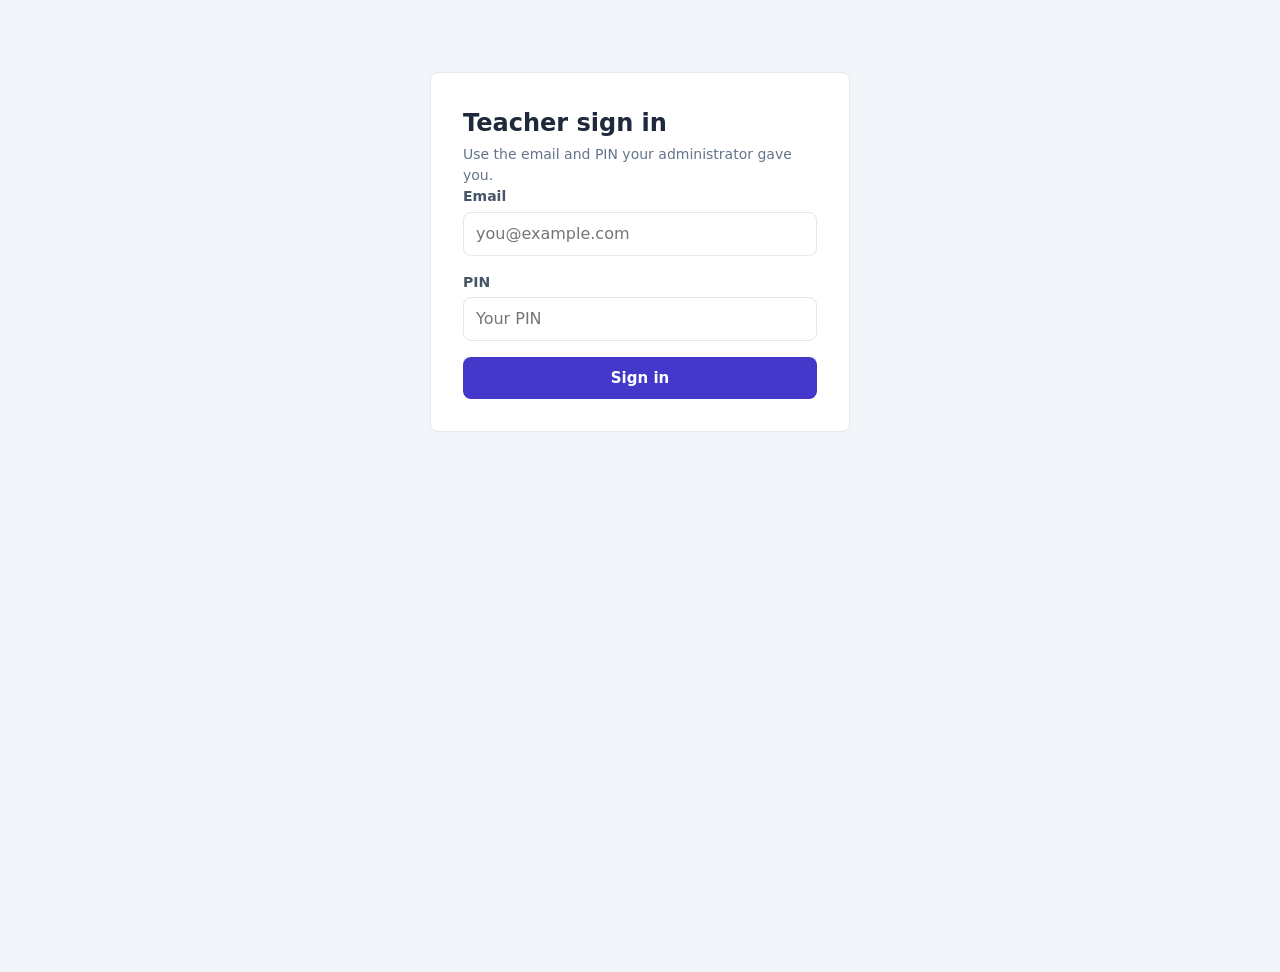
==== teacher.html @ 00b0f99f "Refactor teacher.html for improved structure and readability Refactor teacher.html to improve readab" ====
<!DOCTYPE html>
<html lang="en">
<head>
<meta charset="UTF-8">
<meta http-equiv="Content-Security-Policy" content="default-src 'self'; base-uri 'self'; object-src 'none'; frame-ancestors 'none'; script-src 'self' 'unsafe-inline'; style-src 'self' 'unsafe-inline' https://fonts.googleapis.com; img-src 'self' data:; font-src 'self' https://fonts.gstatic.com; connect-src 'self' https://script.google.com https://script.googleusercontent.com">
<meta name="viewport" content="width=device-width, initial-scale=1, viewport-fit=cover">
<title>Teacher — W.H. Academy</title>
<link rel="stylesheet" href="assets/vendor/katex/katex.min.css"><script src="assets/vendor/katex/katex.min.js"></script><script src="assets/js/katex-render.js"></script>
<style>

/* ---------------------------------------------------------------------------
   Design tokens. Copied in rather than imported so this file stays standalone —
   these match the student site's variables.css, so the panel still reads as
   W.H. Academy.
--------------------------------------------------------------------------- */
:root {
  --brand: #4338ca;
  --brand-deep: #3730a3;
  --brand-light: #6366f1;
  --brand-tint: #eef2ff;

  --ink: #1e293b;
  --ink-soft: #475569;
  --muted: #64748b;
  --faint: #94a3b8;

  --line: #e2e8f0;
  --line-soft: #f1f5f9;
  --surface: #ffffff;
  --canvas: #f1f5f9;

  --ok: #059669;
  --warn: #d97706;
  --bad: #dc2626;

  --r-sm: 0.375rem;
  --r-md: 0.5rem;
  --r-lg: 0.75rem;

  --shadow: 0 1px 2px rgba(15, 23, 42, 0.06), 0 1px 3px rgba(15, 23, 42, 0.1);
  --shadow-lg: 0 20px 45px rgba(15, 23, 42, 0.25);

  --sans: system-ui, -apple-system, "Segoe UI", Roboto, "Helvetica Neue", sans-serif;
  --mono: ui-monospace, SFMono-Regular, Menlo, Consolas, monospace;
}

*, *::before, *::after { box-sizing: border-box; }

/* [hidden] MUST WIN.
   The browser only backs `hidden` with a user-agent display:none, and ANY
   author display rule beats it. Several blocks here set display explicitly.
   Without this, the sign-in panel and the console both render at once, and the
   dialog backdrop — position:fixed, inset:0, opacity:0 — sits invisibly over
   the whole page and swallows every click. Do not remove. */
[hidden] { display: none !important; }

html, body { height: 100%; }

body {
  margin: 0;
  font-family: var(--sans);
  font-size: 16px;
  line-height: 1.5;
  color: var(--ink);
  background: var(--canvas);
  -webkit-font-smoothing: antialiased;
}

button, input { font: inherit; color: inherit; }

.sr-only {
  position: absolute; width: 1px; height: 1px;
  padding: 0; margin: -1px; overflow: hidden;
  clip: rect(0 0 0 0); white-space: nowrap; border: 0;
}

/* ---- buttons ---------------------------------------------------------- */
.btn {
  display: inline-flex; align-items: center; justify-content: center; gap: 0.4rem;
  padding: 0.55rem 1rem;
  border: 1px solid transparent;
  border-radius: var(--r-md);
  font-size: 0.9375rem; font-weight: 600;
  cursor: pointer;
  transition: background-color .15s ease, border-color .15s ease;
}
.btn:disabled { opacity: 0.55; cursor: not-allowed; }
.btn:focus-visible { outline: 2px solid var(--brand); outline-offset: 2px; }

.btn--primary { background: var(--brand); color: #fff; }
.btn--primary:hover:not(:disabled) { background: var(--brand-deep); }

.btn--secondary { background: var(--brand-tint); color: var(--brand-deep); border-color: #c7d2fe; }
.btn--secondary:hover:not(:disabled) { background: #e0e7ff; }

.btn--quiet { background: transparent; color: var(--ink-soft); border-color: var(--line); }
.btn--quiet:hover:not(:disabled) { background: var(--line-soft); }

.btn--sm { padding: 0.35rem 0.7rem; font-size: 0.8125rem; }
.btn--full { width: 100%; }
.btn--lg { padding: 0.7rem 1rem; }

/* ---- fields ----------------------------------------------------------- */
.field { display: flex; flex-direction: column; gap: 0.3rem; }

.field__label { font-size: 0.875rem; font-weight: 600; color: var(--ink-soft); }

.field__hint { font-size: 0.8125rem; color: var(--muted); }

.input {
  width: 100%;
  padding: 0.55rem 0.75rem;
  border: 1px solid var(--line);
  border-radius: var(--r-md);
  background: var(--surface);
}
.input:focus { outline: 2px solid var(--brand); outline-offset: -1px; border-color: var(--brand); }

.stack { display: flex; flex-direction: column; gap: 1rem; }

/* ---- badges ----------------------------------------------------------- */
.badge {
  display: inline-block;
  padding: 0.15rem 0.55rem;
  border-radius: 999px;
  font-size: 0.75rem; font-weight: 600;
  white-space: nowrap;
}
.badge--ok      { background: #d1fae5; color: #065f46; }
.badge--warn    { background: #fef3c7; color: #92400e; }
.badge--bad     { background: #fee2e2; color: #991b1b; }
.badge--neutral { background: var(--line-soft); color: var(--ink-soft); }

/* ---- sign-in gate ------------------------------------------------------ */
/* Not the app shell: you are not "in" the panel yet. One centred card on the
   brand colour, and nothing else to look at. */
.gate {
  min-height: 100vh; min-height: 100dvh;
  display: grid; place-items: center;
  padding: 1rem;
  background: radial-gradient(120% 80% at 50% 0%, #4f46e5 0%, transparent 60%), var(--brand-deep);
}

.gate__card {
  width: 100%; max-width: 24rem;
  padding: 1.5rem;
  background: var(--surface);
  border-radius: var(--r-lg);
  box-shadow: var(--shadow-lg);
}

.gate__brand { display: flex; flex-direction: column; gap: 0.1rem; margin-bottom: 1.25rem; }
.gate__mark  { font-size: 1.25rem; font-weight: 700; color: var(--brand-deep); }
.gate__sub   { font-size: 0.75rem; letter-spacing: 0.14em; text-transform: uppercase; color: var(--faint); }
.gate__note  { margin: 1rem 0 0; font-size: 0.8125rem; line-height: 1.5; color: var(--muted); }

/* ---- shell ------------------------------------------------------------- */
.shell { display: flex; min-height: 100vh; min-height: 100dvh; }

.side {
  width: 15rem; flex-shrink: 0;
  display: flex; flex-direction: column; gap: 1.5rem;
  padding: 1.25rem 1rem;
  background: var(--brand-deep);
  color: rgba(255,255,255,0.82);
}

.side__brand { display: flex; flex-direction: column; gap: 0.1rem; padding: 0 0.5rem; color: #fff; }
.side__name  { font-size: 1.0625rem; font-weight: 700; line-height: 1.25; }
.side__tag   { font-size: 0.6875rem; letter-spacing: 0.16em; text-transform: uppercase; color: rgba(255,255,255,0.55); }

.side__nav { display: flex; flex-direction: column; gap: 0.15rem; }

.side__item {
  display: flex; align-items: center; gap: 0.65rem;
  width: 100%; padding: 0.6rem 0.5rem;
  border: 0; border-radius: var(--r-md);
  background: transparent; color: inherit;
  font-size: 0.9375rem; text-align: left; cursor: pointer;
}
.side__item svg { width: 1.125rem; height: 1.125rem; flex-shrink: 0; stroke: currentColor; fill: none; }
.side__item:hover { background: rgba(255,255,255,0.1); }
.side__item.is-active { background: rgba(255,255,255,0.16); color: #fff; font-weight: 600; }
.side__item:focus-visible { outline: 2px solid #fff; outline-offset: 2px; }

.side__foot { margin-top: auto; display: flex; flex-direction: column; gap: 0.35rem; }
.side__who  { padding: 0 0.5rem; font-size: 0.75rem; color: rgba(255,255,255,0.55); overflow-wrap: anywhere; }

.main { flex: 1; min-width: 0; padding: 1.5rem; max-width: 76rem; }

/* ---- headings ---------------------------------------------------------- */
.head { display: flex; align-items: flex-start; justify-content: space-between; gap: 1rem; margin-bottom: 1.25rem; }
.head__title { margin: 0; font-size: 1.5rem; }
.head__sub   { margin: 0.2rem 0 0; font-size: 0.875rem; color: var(--muted); max-width: 46ch; }

/* ---- search ------------------------------------------------------------ */
.search { display: flex; gap: 0.5rem; margin-bottom: 1.25rem; }
.search__box { position: relative; flex: 1; min-width: 0; }
.search__box svg {
  position: absolute; left: 0.75rem; top: 50%; transform: translateY(-50%);
  width: 1.05rem; height: 1.05rem; stroke: var(--faint); fill: none; pointer-events: none;
}
.search__input { padding-left: 2.4rem; }

/* ---- table ------------------------------------------------------------- */
.table-wrap {
  overflow-x: auto; -webkit-overflow-scrolling: touch;
  background: var(--surface);
  border: 1px solid var(--line);
  border-radius: var(--r-md);
}

table { width: 100%; min-width: 52rem; border-collapse: collapse; }

th, td { padding: 0.7rem 0.9rem; text-align: left; vertical-align: middle; }

th {
  font-size: 0.75rem; font-weight: 600; letter-spacing: 0.05em; text-transform: uppercase;
  color: var(--muted); border-bottom: 1px solid var(--line);
}

td { border-bottom: 1px solid var(--line-soft); font-size: 0.9375rem; }
tbody tr:last-child td { border-bottom: 0; }
tbody tr:hover { background: #fafbfc; }

.cell-name { font-weight: 600; }

/* Emails were breaking mid-word ("...gmail.co / m") because the first column
   was too narrow to hold them. Widening it fixes the cause; break-word then
   only splits a string that genuinely cannot fit, and prefers a sensible
   break point when one exists. */
th:first-child, td:first-child { min-width: 15rem; }

.cell-sub  { font-size: 0.8125rem; color: var(--muted); overflow-wrap: break-word; }
.cell-id   { font-family: var(--mono); font-size: 0.8125rem; font-variant-numeric: tabular-nums; white-space: nowrap; }
.cell-act  { text-align: right; white-space: nowrap; }

.muted { color: var(--muted); }
.count { margin-top: 0.5rem; font-size: 0.8125rem; color: var(--muted); }

/* A dot rather than a second badge: "has an account" is a quieter fact than the
   enrollment status beside it, and two badges per row would compete. */
.dot { display: inline-flex; align-items: center; gap: 0.4rem; font-size: 0.8125rem; white-space: nowrap; }
.dot::before { content: ""; width: 0.45rem; height: 0.45rem; border-radius: 50%; flex-shrink: 0; }
.dot--ok::before   { background: var(--ok); }
.dot--ok           { color: var(--ink-soft); }
.dot--warn::before { background: var(--warn); }
.dot--warn         { color: var(--warn); }

/* ---- empty ------------------------------------------------------------- */
.empty {
  padding: 3rem 1.5rem; text-align: center;
  background: var(--surface); border: 1px solid var(--line); border-radius: var(--r-md);
}
.empty h2 { margin: 0 0 0.35rem; font-size: 1.0625rem; }
.empty p  { margin: 0; color: var(--muted); font-size: 0.9375rem; }

/* ---- overview ---------------------------------------------------------- */
.tiles { display: grid; grid-template-columns: repeat(auto-fit, minmax(9rem, 1fr)); gap: 0.75rem; margin-bottom: 1.25rem; }

.tile {
  display: flex; flex-direction: column; gap: 0.1rem;
  padding: 1rem; background: var(--surface);
  border: 1px solid var(--line); border-radius: var(--r-md);
}
.tile__value { font-size: 1.75rem; font-weight: 700; line-height: 1.1; color: var(--brand-deep); font-variant-numeric: tabular-nums; }
.tile__label { font-size: 0.8125rem; color: var(--muted); }

.panel { padding: 1rem; background: var(--surface); border: 1px solid var(--line); border-radius: var(--r-md); }
.panel__title { margin: 0 0 0.75rem; font-size: 0.875rem; font-weight: 600; color: var(--ink-soft); }

.bars { list-style: none; margin: 0; padding: 0; }
.bar  { display: flex; justify-content: space-between; gap: 1rem; padding: 0.5rem 0; border-bottom: 1px solid var(--line-soft); font-size: 0.9375rem; }
.bar:last-child { border-bottom: 0; }
.bar__value { font-weight: 600; font-variant-numeric: tabular-nums; }

/* ---- dialog ------------------------------------------------------------ */
.backdrop {
  position: fixed; inset: 0; z-index: 50;
  display: flex; align-items: center; justify-content: center;
  padding: 1rem;
  background: rgba(18, 26, 42, 0.48);
}

.dialog {
  width: 100%; max-width: 30rem; max-height: 90vh; overflow-y: auto;
  padding: 1.5rem;
  background: var(--surface); border-radius: var(--r-lg);
  box-shadow: var(--shadow-lg);
}
.dialog h2 { margin: 0 0 1rem; font-size: 1.125rem; }

.dialog__who { display: flex; flex-direction: column; gap: 0.1rem; margin: 0; }
.dialog__acts { display: flex; gap: 0.75rem; justify-content: flex-end; margin-top: 1.5rem; }

.choices { border: 0; padding: 0; margin: 0; display: flex; flex-direction: column; gap: 0.4rem; }
.choices legend { padding: 0; margin-bottom: 0.4rem; font-size: 0.875rem; font-weight: 600; color: var(--ink-soft); }

/* Each option carries a sentence about what it does to the student, so the
   choice is made with its consequence visible rather than after it. A dropdown
   would hide all four behind one word. */
.choice {
  display: flex; align-items: flex-start; gap: 0.65rem;
  padding: 0.7rem 0.8rem;
  border: 1px solid var(--line); border-radius: var(--r-md);
  cursor: pointer;
}
.choice:hover { border-color: var(--brand-light); }
.choice input { margin-top: 0.2rem; flex-shrink: 0; accent-color: var(--brand); }
.choice:has(input:checked) { border-color: var(--brand); background: var(--brand-tint); }
.choice:has(input:focus-visible) { outline: 2px solid var(--brand); outline-offset: 2px; }
.choice__body { display: flex; flex-direction: column; gap: 0.1rem; }
.choice__name { font-weight: 600; font-size: 0.9375rem; }
.choice__desc { font-size: 0.8125rem; color: var(--muted); line-height: 1.45; }

/* ---- code field -------------------------------------------------------- */
.input--code {
  font-family: var(--mono);
  font-size: 1.25rem;
  letter-spacing: 0.35em;
  text-align: center;
}

/* ---- devices ----------------------------------------------------------- */
.devices { list-style: none; margin: 0 0 1.25rem; padding: 0; display: flex; flex-direction: column; gap: 0.5rem; }

.device {
  display: flex; align-items: center; justify-content: space-between; gap: 1rem;
  padding: 0.85rem 1rem;
  background: var(--surface); border: 1px solid var(--line); border-radius: var(--r-md);
}
.device--current { border-color: var(--brand); background: var(--brand-tint); }

.device__name { font-weight: 600; display: flex; align-items: center; gap: 0.5rem; flex-wrap: wrap; }
.device__meta { font-size: 0.8125rem; color: var(--muted); margin-top: 0.15rem; }
.device__tag {
  font-size: 0.6875rem; font-weight: 600; text-transform: uppercase; letter-spacing: 0.05em;
  padding: 0.1rem 0.45rem; border-radius: 999px;
  background: var(--brand); color: #fff;
}

/* The one destructive control on the page, so it is set apart rather than
   sitting inline with the ordinary buttons. */
.danger { border-color: #fecaca; background: #fef2f2; }
.danger .panel__title { color: #991b1b; }
.danger__body { margin: 0 0 1rem; font-size: 0.875rem; color: var(--ink-soft); line-height: 1.55; }
.danger__body code {
  font-family: var(--mono); font-size: 0.8125rem;
  background: #fff; padding: 0.1rem 0.3rem; border-radius: var(--r-sm); border: 1px solid #fecaca;
}

.btn--danger { background: var(--bad); color: #fff; }
.btn--danger:hover:not(:disabled) { background: #b91c1c; }

/* ---- toasts ------------------------------------------------------------ */
.toasts {
  position: fixed; right: 1rem; bottom: 1rem; z-index: 60;
  display: flex; flex-direction: column; gap: 0.5rem;
  max-width: min(24rem, calc(100vw - 2rem));
}

.toast {
  padding: 0.7rem 0.9rem;
  border-radius: var(--r-md);
  box-shadow: var(--shadow);
  font-size: 0.9375rem;
  background: var(--ink); color: #fff;
}
.toast--ok  { background: #065f46; }
.toast--bad { background: #991b1b; }

/* ---- responsive -------------------------------------------------------- */
/* Below this width the sidebar becomes a top strip: a 15rem column on a phone
   would leave nothing for the table it exists to navigate. */
@media (max-width: 52rem) {
  .shell { flex-direction: column; }
  .side { width: 100%; flex-direction: row; align-items: center; gap: 0.75rem; padding: 0.75rem; overflow-x: auto; }
  .side__brand { display: none; }
  .side__nav { flex-direction: row; }
  .side__item { width: auto; white-space: nowrap; }
  .side__foot { margin: 0 0 0 auto; flex-direction: row; align-items: center; }
  .side__who { display: none; }
  .main { padding: 1rem; }
  .search { flex-direction: column; }
  .dialog__acts { flex-direction: column-reverse; }
  .dialog__acts .btn { width: 100%; }
}

/* ---- Boss Papers builder --------------------------------------------- */
.paper-form { background: var(--surface); border: 1px solid var(--line); border-radius: var(--r-md); padding: 1.25rem; display: flex; flex-direction: column; gap: 1rem; }
.paper-meta { display: grid; grid-template-columns: repeat(2, minmax(0,1fr)); gap: 1rem; }
@media (min-width: 720px) { .paper-meta { grid-template-columns: repeat(4, minmax(0,1fr)); } }
select.input { appearance: auto; background: var(--surface); }
.paper-qhead { display: flex; align-items: baseline; justify-content: space-between; gap: 1rem; border-top: 1px solid var(--line); padding-top: 1rem; }
.q-card { border: 1px solid var(--line); border-radius: var(--r-md); padding: 0.9rem; margin-bottom: 0.75rem; background: var(--line-soft); }
.q-card__head { display: flex; align-items: center; gap: 0.6rem; flex-wrap: wrap; margin-bottom: 0.6rem; }
.q-card__n { font-weight: 700; font-size: 0.8125rem; color: var(--ink-soft); }
.q-tag { font-size: 0.6875rem; font-weight: 700; text-transform: uppercase; letter-spacing: .04em; padding: 2px 8px; border-radius: 999px; color: #fff; }
.q-tag--mcq { background: #6d28d9; } .q-tag--short { background: #0369a1; } .q-tag--long { background: #b45309; }
.q-mini { font-size: 0.8125rem; color: var(--ink-soft); display: inline-flex; align-items: center; gap: 0.4rem; margin-left: auto; }
.input--mini { width: 4.75rem; padding: 0.3rem 0.5rem; }
.q-text { width: 100%; resize: vertical; }
.opts { margin-top: 0.6rem; display: flex; flex-direction: column; gap: 0.5rem; }
.opt-row { display: flex; align-items: center; gap: 0.5rem; }
.opt-row input[type="text"] { flex: 1; }
.opt-row input[type="radio"] { width: 1.1rem; height: 1.1rem; flex-shrink: 0; accent-color: var(--brand); }
.opt-x { padding: 0.25rem 0.6rem; line-height: 1; }
.opts__foot { display: flex; align-items: center; gap: 0.75rem; flex-wrap: wrap; }
.paper-addrow { display: flex; gap: 0.5rem; flex-wrap: wrap; }
.paper-acts { display: flex; gap: 0.75rem; justify-content: flex-end; border-top: 1px solid var(--line); padding-top: 1rem; }
.paper-existing { margin-top: 1.75rem; }
.pp-row { display: flex; align-items: center; justify-content: space-between; gap: 1rem; padding: 0.75rem 0; border-bottom: 1px solid var(--line-soft); }
.pp-row__title { font-weight: 600; font-size: 0.9375rem; }
.pp-row__side { display: flex; align-items: center; gap: 0.75rem; flex-shrink: 0; }
.pp-pill { font-size: 0.6875rem; font-weight: 700; padding: 3px 9px; border-radius: 999px; }
.pp-pill--active { background: #d9f5ea; color: var(--ok); }
.pp-pill--draft { background: var(--line-soft); color: var(--ink-soft); }
.pp-pill--past { background: #fdf0dc; color: var(--warn); }

/* ---- Grading ---- */
.gr-pill { font-size: 0.6875rem; font-weight: 700; padding: 3px 9px; border-radius: 999px; }
.gr-pill--submitted { background: #fdf0dc; color: var(--warn); }
.gr-pill--graded, .gr-pill--rechecked { background: #d9f5ea; color: var(--ok); }
.gr-pill--recheckrequested { background: #fee2e2; color: var(--bad); }
.gr-runningbox { text-align: right; flex-shrink: 0; }
.gr-running { display: block; font-size: 1.25rem; font-weight: 800; color: var(--brand-deep); }
.gr-q { border: 1px solid var(--line); border-radius: var(--r-lg); padding: 1rem; margin-bottom: 0.85rem; background: var(--surface); box-shadow: var(--shadow); }
.gr-q__head { display: flex; align-items: baseline; gap: 0.6rem; margin-bottom: 0.5rem; }
.gr-q__num { font-weight: 800; color: var(--brand); }
.gr-q__type { font-size: 0.6875rem; text-transform: uppercase; letter-spacing: .04em; color: var(--muted); font-weight: 700; }
.gr-q__text { font-weight: 600; margin: 0 0 0.5rem; }
.gr-q__label { font-size: 0.75rem; font-weight: 700; text-transform: uppercase; letter-spacing: .04em; color: var(--muted); display: block; margin: 0.4rem 0 0.2rem; }
.gr-q__ans { background: var(--brand-tint); border-radius: var(--r-md); padding: 0.55rem 0.7rem; white-space: pre-wrap; overflow-wrap: break-word; font-size: 0.9375rem; }
.gr-q__ans--empty { background: var(--line-soft); color: var(--muted); font-style: italic; }
.gr-q__correct { font-size: 0.8125rem; color: var(--ok); margin-top: 0.35rem; }
.gr-q__grade { display: flex; flex-wrap: wrap; gap: 0.75rem; align-items: flex-end; margin-top: 0.65rem; padding-top: 0.65rem; border-top: 1px dashed var(--line); }
.gr-q__marksfield { width: 130px; flex-shrink: 0; }
.gr-q__corrfield { flex: 1; min-width: 200px; }
.gr-mcqmark { display: flex; gap: 0.4rem; }
.gr-mcqmark .btn { padding: 0.3rem 0.6rem; }
@media (max-width: 520px) {
  .paper-acts { flex-direction: column-reverse; } .paper-acts .btn { width: 100%; }
  .q-mini { margin-left: 0; }
  .pp-row { flex-direction: column; align-items: flex-start; }
}


  /* ---- Steps question builder + grading (uses the panel's own tokens) ---- */
  .steps-ed { display:flex; flex-direction:column; gap:0.75rem; margin-top:0.5rem; }
  .steps-ed__hint { font-size:0.8rem; color:var(--muted, #667); margin:0; }
  .steps-rows { display:flex; flex-direction:column; gap:0.5rem; }
  .step-row { display:flex; align-items:flex-start; gap:0.5rem; padding:0.5rem;
    border:1px solid var(--line); border-radius:var(--r-sm, 8px); background:var(--surface); }
  .step-row__n { flex:0 0 auto; width:1.5rem; height:1.5rem; display:inline-flex;
    align-items:center; justify-content:center; border-radius:999px;
    background:var(--surface-2, #eef); color:var(--ink, #234); font-size:0.75rem; font-weight:700; }
  .step-row__main { flex:1 1 auto; min-width:0; display:flex; flex-direction:column; gap:0.35rem; }
  .step-row__preview { font-size:0.95rem; min-height:1rem; color:var(--ink, #234);
    padding:0.15rem 0.25rem; overflow-wrap:anywhere; }
  .step-row__preview:empty { display:none; }
  .step-row__side { flex:0 0 auto; display:flex; flex-direction:column; gap:0.35rem; align-items:flex-end; }
  .step-chk { font-size:0.75rem; color:var(--muted, #667); white-space:nowrap; display:inline-flex; gap:0.25rem; align-items:center; }
  .step-btns { display:flex; gap:0.25rem; }
  .step-btn { width:26px; height:26px; border:1px solid var(--line); border-radius:6px;
    background:var(--surface); color:var(--muted, #667); cursor:pointer; line-height:1; font-size:0.85rem; }
  .step-btn:hover { color:var(--ink, #234); }
  .steps-grading { display:flex; flex-wrap:wrap; gap:0.75rem; align-items:flex-end; }
  .steps-knobs { display:flex; gap:0.75rem; }
  .q-preview { font-size:0.95rem; color:var(--ink,#234); padding:0.15rem 0.25rem; min-height:1rem; overflow-wrap:anywhere; }
  .q-preview:empty { display:none; }
  .opt-row { flex-wrap:wrap; }
  .opt-preview { flex-basis:100%; font-size:0.9rem; color:var(--ink,#234); padding:0.1rem 0 0 2rem; }
  .opt-preview:empty { display:none; }
  .q-tag--steps { background:#ede9fe; color:#5b21b6; }
  /* grading */
  .gr-steps { display:flex; flex-wrap:wrap; gap:1rem; margin:0.5rem 0; }
  .gr-steps__col { flex:1 1 220px; min-width:0; }
  .gr-steps__label { font-size:0.75rem; font-weight:700; color:var(--muted,#667); }
  .gr-steps__list { list-style:none; margin:0.25rem 0 0; padding:0; display:flex; flex-direction:column; gap:0.3rem; counter-reset:s; }
  .gr-steps__item { display:flex; gap:0.4rem; align-items:baseline; padding:0.3rem 0.5rem;
    border:1px solid var(--line); border-radius:6px; background:var(--surface); }
  .gr-steps__item::before { counter-increment:s; content:counter(s); font-size:0.7rem; font-weight:700; color:var(--muted,#667); }
  .gr-steps__item--bad { border-color:#f5a; background:#fff1f5; }
  .gr-steps__tag { font-size:0.7rem; color:#b4004e; margin-left:auto; white-space:nowrap; }
  .gr-suggest { display:flex; align-items:center; gap:0.6rem; flex-wrap:wrap; margin:0.4rem 0;
    padding:0.4rem 0.6rem; border:1px dashed var(--line); border-radius:8px; }
  .gr-suggest__pill { font-size:0.85rem; }
  .gr-suggest__detail { font-size:0.75rem; color:var(--muted,#667); }
  .ba-edit-banner { display:flex; align-items:center; justify-content:space-between; gap:1rem;
    padding:0.6rem 0.9rem; border:1px solid #c7d2fe; background:#eef2ff; color:#3730a3;
    border-radius:var(--r-md,10px); font-size:0.9rem; }
  .ba-edit-banner em { color:var(--muted,#667); font-style:normal; }
  .math-palette { display:flex; flex-wrap:wrap; gap:0.3rem; align-items:center; margin:0 0 0.6rem;
    padding:0.4rem 0.5rem; border:1px solid var(--line); border-radius:var(--r-md,10px); background:var(--surface); }
  .math-palette__hint { font-size:0.75rem; color:var(--muted,#667); margin-right:0.25rem; }
  .math-palette button { min-width:30px; height:28px; padding:0 0.4rem; border:1px solid var(--line);
    border-radius:6px; background:var(--surface); color:var(--ink,#234); cursor:pointer; font-size:0.9rem; line-height:1; }
  .math-palette button:hover { background:var(--surface-2,#eef); border-color:var(--brand,#6366f1); }


  .t-gate{max-width:420px;margin:8vh auto;padding:2rem}.t-gate .field{margin-bottom:1rem}
  .t-topbar{display:flex;align-items:center;justify-content:space-between;gap:1rem;flex-wrap:wrap;margin-bottom:1rem}
  .t-tabs{display:flex;gap:.5rem;margin-bottom:1rem}
  .t-tab{padding:.5rem 1rem;border:1px solid var(--line);border-radius:999px;background:var(--surface);cursor:pointer;font-weight:600}
  .t-tab[aria-current="true"]{background:var(--brand,#6366f1);color:#fff;border-color:var(--brand,#6366f1)}
  .t-subjects-chip{display:inline-block;padding:.1rem .5rem;border-radius:999px;background:var(--surface-2,#eef);font-size:.75rem;margin-left:.25rem}

</style>
</head>
<body>

  <div id="toasts" class="toasts" aria-live="polite"></div>
  <div id="t-gate" class="t-gate panel" hidden>
    <h1 class="head__title" style="margin-top:0;">Teacher sign in</h1>
    <p class="head__sub">Use the email and PIN your administrator gave you.</p>
    <label class="field"><span class="field__label">Email</span>
      <input class="input" id="t-email" type="email" autocomplete="username" placeholder="you@example.com"></label>
    <label class="field"><span class="field__label">PIN</span>
      <input class="input" id="t-pin" type="password" inputmode="numeric" autocomplete="current-password" placeholder="Your PIN"></label>
    <button class="btn btn--primary" id="t-signin" type="button" style="width:100%;">Sign in</button>
  </div>


  <div id="t-app" class="wrap" hidden>
    <div class="t-topbar"><div><strong>Teacher panel</strong> — <span id="t-name"></span> <span id="t-subjects"></span></div>
      <button class="btn btn--quiet btn--sm" id="t-signout" type="button">Sign out</button></div>
    <div class="t-tabs"><button class="t-tab" data-tab="papers" type="button">Boss Papers</button>
      <button class="t-tab" data-tab="grading" type="button">Grading</button></div>

<section data-panel="papers" hidden>
      <header class="head">
        <div>
          <h1 class="head__title">Boss Papers</h1>
          <p class="head__sub">Build an exam paper and activate it. Activating replaces the current live paper for that level + class + subject; the old one moves to Past Papers.</p>
        </div>
        <button class="btn btn--quiet btn--sm" data-act="refresh-papers" type="button">Refresh list</button>
      </header>

      <form id="ba-form" class="paper-form" novalidate autocomplete="off">
        <div id="ba-edit-banner" class="ba-edit-banner" hidden>
          <span>Editing existing paper: <strong id="ba-edit-title"></strong> <em id="ba-edit-status"></em></span>
          <button class="btn btn--quiet btn--sm" type="button" data-act="ba-cancel-edit">Cancel / new paper</button>
        </div>
        <div class="paper-meta">
          <div class="field">
            <label class="field__label" for="ba-level">Level</label>
            <select class="input" id="ba-level">
              <option value="L1">L1 — Chapter</option>
              <option value="L2">L2 — Subject</option>
              <option value="L3">L3 — Class</option>
            </select>
          </div>
          <div class="field">
            <label class="field__label" for="ba-class">Class</label>
            <select class="input" id="ba-class"></select>
          </div>
          <div class="field">
            <label class="field__label" for="ba-subject">Subject</label>
            <select class="input" id="ba-subject"><option value="">— choose —</option></select>
            <datalist id="ba-subjects">
              <option>Mathematics</option><option>English</option><option>Urdu</option>
              <option>Science</option><option>Physics</option><option>Chemistry</option>
              <option>Biology</option><option>Computer Science</option>
              <option>Islamiat</option><option>Pakistan Studies</option>
              <option>General Knowledge</option>
            </datalist>
            <span class="field__hint">Leave empty for an L3 (whole-class) paper.</span>
          </div>
          <div class="field">
            <label class="field__label" for="ba-chapter">Chapter ref</label>
            <input class="input" id="ba-chapter" placeholder="e.g. class-8/mathematics/percentage">
            <span class="field__hint">L1 only — optional.</span>
          </div>
        </div>

        <div class="field">
          <label class="field__label" for="ba-title">Paper title</label>
          <input class="input" id="ba-title" placeholder="e.g. Class 8 Mathematics — Chapter 3">
        </div>
        <div class="field">
          <label class="field__label" for="ba-desc">Description</label>
          <input class="input" id="ba-desc" placeholder="Shown under the paper title to students (optional)">
          <label class="field__label" for="ba-instructions" style="margin-top:0.5rem;">Instructions (optional)</label>
          <textarea class="input" id="ba-instructions" rows="2" placeholder="Extra rules for THIS paper, shown to students under the standard instructions. Math in $…$."></textarea>
        </div>

        <div class="paper-qhead">
          <h2 class="panel__title" style="margin:0;">Questions</h2>
          <span class="count" id="ba-total" style="margin:0;">0 questions · 0 marks</span>
        </div>

        <div id="ba-math-palette" class="math-palette" aria-label="Math insert toolbar">
          <span class="math-palette__hint">Math insert (click in a box first):</span>
          <button type="button" data-tex="\frac{$1}{}" title="Fraction a/b">a&frasl;b</button>
          <button type="button" data-tex="^{$1}" title="Power / exponent">x&#8319;</button>
          <button type="button" data-tex="_{$1}" title="Subscript">x&#8336;</button>
          <button type="button" data-tex="\sqrt{$1}" title="Square root">&radic;</button>
          <button type="button" data-tex="\sqrt[$1]{}" title="nth root">&#8319;&radic;</button>
          <button type="button" data-tex="\left($1\right)" title="Auto-size ( )">(&nbsp;)</button>
          <button type="button" data-tex="\left|$1\right|" title="Absolute value">|x|</button>
          <button type="button" data-tex="\int_{$1}^{}\," title="Integral">&int;</button>
          <button type="button" data-tex="\sum_{$1}^{}" title="Summation">&sum;</button>
          <button type="button" data-tex="\lim_{$1 \to }" title="Limit">lim</button>
          <button type="button" data-tex="\begin{pmatrix} $1 & \\ & \end{pmatrix}" title="2×2 matrix">[&#9636;]</button>
          <button type="button" data-tex="\le " title="Less than or equal">&le;</button>
          <button type="button" data-tex="\ge " title="Greater than or equal">&ge;</button>
          <button type="button" data-tex="\ne " title="Not equal">&ne;</button>
          <button type="button" data-tex="\pm " title="Plus-minus">&plusmn;</button>
          <button type="button" data-tex="\times " title="Times">&times;</button>
          <button type="button" data-tex="\div " title="Divide">&divide;</button>
          <button type="button" data-tex="\cdot " title="Dot">&middot;</button>
          <button type="button" data-tex="\pi " title="pi">&pi;</button>
          <button type="button" data-tex="\theta " title="theta">&theta;</button>
          <button type="button" data-tex="\infty " title="infinity">&infin;</button>
          <button type="button" data-tex="\Rightarrow " title="implies">&rArr;</button>
        </div>

        <div id="ba-questions"></div>

        <div class="paper-addrow">
          <button class="btn btn--quiet btn--sm" type="button" id="ba-add-mcq">+ MCQ</button>
          <button class="btn btn--quiet btn--sm" type="button" id="ba-add-short">+ Short question</button>
          <button class="btn btn--quiet btn--sm" type="button" id="ba-add-long">+ Long question</button>
          <button class="btn btn--quiet btn--sm" type="button" id="ba-add-steps">+ Steps question</button>
        </div>

        <div class="paper-acts">
          <button class="btn btn--quiet" type="button" id="ba-save-draft">Save as draft</button>
          <button class="btn btn--primary" type="button" id="ba-save-activate">Save &amp; activate</button>
        </div>
      </form>

      <div class="paper-existing">
        <h2 class="panel__title">Existing papers</h2>
        <div id="ba-papers-list"></div>
      </div>
    </section>
<section data-panel="grading" hidden>
      <!-- Stage 1: pick a paper to grade -->
      <div id="gr-stage-papers">
        <header class="head">
          <div>
            <h1 class="head__title">Grading</h1>
            <p class="head__sub">Pick a paper to see who has submitted it, then grade each paper question by question. Releasing a result makes the marks and feedback visible to that student.</p>
          </div>
          <button class="btn btn--quiet btn--sm" data-act="gr-refresh-papers" type="button">Refresh</button>
        </header>
        <div class="panel">
          <div id="gr-papers-list"><p class="muted">Loading…</p></div>
        </div>
      </div>

      <!-- Stage 2: submissions for the chosen paper -->
      <div id="gr-stage-subs" hidden>
        <header class="head">
          <div>
            <button class="btn btn--quiet btn--sm" data-act="gr-back-papers" type="button">‹ All papers</button>
            <h1 class="head__title" id="gr-subs-title" style="margin-top:.5rem;">Submissions</h1>
            <p class="head__sub" id="gr-subs-sub"></p>
          </div>
          <button class="btn btn--quiet btn--sm" data-act="gr-refresh-subs" type="button">Refresh</button>
        </header>
        <div class="panel">
          <div id="gr-subs-list"><p class="muted">Loading…</p></div>
        </div>
      </div>

      <!-- Stage 3: grade one submission -->
      <div id="gr-stage-grade" hidden>
        <header class="head">
          <div>
            <button class="btn btn--quiet btn--sm" data-act="gr-back-subs" type="button">‹ Back to submissions</button>
            <h1 class="head__title" id="gr-grade-title" style="margin-top:.5rem;">Grade paper</h1>
            <p class="head__sub" id="gr-grade-sub"></p>
          </div>
          <div class="gr-runningbox"><span class="gr-running" id="gr-running">0 / 0</span><span class="cell-sub">awarded</span></div>
        </header>
        <div id="gr-grade-host"></div>
        <div class="panel">
          <div class="field">
            <label class="field__label" for="gr-overall">Overall feedback <span class="muted">(optional — shown above the per-question marks)</span></label>
            <textarea class="input" id="gr-overall" rows="3" placeholder="A short note on the whole paper…"></textarea>
          </div>
          <div class="paper-acts">
            <button class="btn btn--quiet" type="button" data-act="gr-save-draft">Save draft (not shown to student)</button>
            <button class="btn btn--primary" type="button" data-act="gr-release">Save &amp; release result</button>
          </div>
          <p class="field__hint" style="margin-top:.5rem;">A question left blank scores 0. You can never award more than a question is worth. Releasing sets the paper to Graded and shows the student their marks + feedback.</p>
        </div>
      </div>
    </section>

  </div>

<script>
(function(){
'use strict';


  var DEFAULT_MARKS = { mcq:1, short:4, long:10, steps:8 };
  var DEFAULT_LINES = { short:4, long:10 };
  var qbuild = []; var editingPaperId = null; var qseq = 0; var lastMathField = null;
  var grState = { paperId:null, paperTitle:'', submissionId:null, total:0 };


  var API_BASE_URL='https://script.google.com/macros/s/AKfycbxjaqW5hmUk6B5gYW3hRjAfsPrbrdZB4a3B3VfJRvfKcfepz4WPYIX_aCVKS-STmiwQIA/exec'; var API_KEY='Jdb-iJByoQ-WA0UwlQrorQOH77buDQjepPH0y2SsDyo'; var TKEY='wha:teacher_token'; var teacherToken=null;
  function getToken(){return teacherToken;}
  function setToken(v){teacherToken=v||null;try{v?sessionStorage.setItem(TKEY,v):sessionStorage.removeItem(TKEY);}catch(e){}}
  function loadToken(){try{return sessionStorage.getItem(TKEY)||null;}catch(e){return null;}}
  function endSession(msg){setToken(null);showGate();if(msg)toast(msg,'bad');}
  function fail(err,fallback){if(isAuthError(err)){endSession('Your session ended — please sign in again.');return;}toast((err&&err.message)||fallback,'bad');}
  function showGate(){qs('#t-gate').hidden=false;qs('#t-app').hidden=true;}
  function showApp(){qs('#t-gate').hidden=true;qs('#t-app').hidden=false;}
  var wired=false;
  function afterLogin(res){
    qs('#t-name').textContent=res.fullName||'Teacher';
    var subs=res.subjects||[];
    qs('#t-subjects').innerHTML=subs.map(function(s){return '<span class="t-subjects-chip">'+esc(s)+'</span>';}).join('');
    var sel=qs('#ba-subject'); if(sel){sel.innerHTML='<option value="">— choose —</option>'+subs.map(function(s){return '<option>'+esc(s)+'</option>';}).join('');}
    showApp(); if(!wired){wired=true;wirePapers();wireGrading();} loadPapers(); loadGrading();
  }
  function signIn(btn){var email=qs('#t-email').value.trim();var pin=qs('#t-pin').value.trim();
    if(!email||!pin){toast('Enter your email and PIN.','bad');return;} busy(btn,true);
    call('teacher/login',{email:email,pin:pin}).then(function(res){setToken(res.token);afterLogin(res);})
    .catch(function(e){toast((e&&e.message)||'Sign-in failed.','bad');}).then(function(){busy(btn,false);});}
  function switchTab(name){['papers','grading'].forEach(function(n){var sec=qs('[data-panel="'+n+'"]');if(sec)sec.hidden=(n!==name);var tab=qs('.t-tab[data-tab="'+n+'"]');if(tab)tab.setAttribute('aria-current',n===name?'true':'false');});}
  function boot(){
    qs('#t-signin').addEventListener('click',function(e){signIn(e.currentTarget);});
    qs('#t-pin').addEventListener('keydown',function(e){if(e.key==='Enter')signIn(qs('#t-signin'));});
    qs('#t-signout').addEventListener('click',function(){endSession();});
    document.querySelectorAll('.t-tab').forEach(function(b){b.addEventListener('click',function(){switchTab(b.getAttribute('data-tab'));});});
    switchTab('papers');
    var tok=loadToken();
    if(tok){teacherToken=tok;authed('teacher/mySubjects',{}).then(function(res){afterLogin(res);}).catch(function(){endSession();});}
    else{showGate();}
  }
  if(document.readyState==='loading')document.addEventListener('DOMContentLoaded',boot);else boot();


/* reused builder+grading (routes -> teacher/*) */

  function newQ(type) {
    qseq += 1;
    var q = { _id: 'q' + qseq, type: type, text: '', marks: DEFAULT_MARKS[type] };
    if (type === 'mcq') { q.options = ['', '', '', '']; q.correctIndex = 0; }
    else if (type === 'steps') {
      // Author writes real steps top-to-bottom in the correct order and ticks
      // distractors. gradingMode 'manual' by default; 'auto' surfaces knobs.
      q.steps = [{ text: '', distractor: false }, { text: '', distractor: false }];
      q.gradingMode = 'manual';
      q.perStep = '';
      q.penalty = '';
    }
    else { q.maxLines = DEFAULT_LINES[type]; }
    return q;
  }

  function stepsEditor(q, i) {
    var rows = (q.steps || []).map(function (s, si) {
      return '<div class="step-row" data-idx="' + i + '" data-step="' + si + '">' +
        '<span class="step-row__n">' + (si + 1) + '</span>' +
        '<div class="step-row__main">' +
          '<textarea class="input" rows="1" placeholder="Step text — math in $…$" data-field="step-text" data-idx="' + i + '" data-step="' + si + '">' + esc(s.text) + '</textarea>' +
          '<div class="step-row__preview" data-idx="' + i + '" data-step="' + si + '" data-math="' + esc(s.text) + '"></div>' +
        '</div>' +
        '<div class="step-row__side">' +
          '<label class="step-chk"><input type="checkbox" data-field="step-distractor" data-idx="' + i + '" data-step="' + si + '"' + (s.distractor ? ' checked' : '') + '> distractor</label>' +
          '<div class="step-btns">' +
            '<button class="step-btn" type="button" data-act="step-up" data-idx="' + i + '" data-step="' + si + '" title="Move up">↑</button>' +
            '<button class="step-btn" type="button" data-act="step-down" data-idx="' + i + '" data-step="' + si + '" title="Move down">↓</button>' +
            '<button class="step-btn" type="button" data-act="rm-step" data-idx="' + i + '" data-step="' + si + '" title="Remove step">✕</button>' +
          '</div>' +
        '</div>' +
      '</div>';
    }).join('');

    var isAuto = (q.gradingMode === 'auto');
    var grading =
      '<div class="steps-grading">' +
        '<label class="q-mini" style="margin-left:0;">Grading ' +
          '<select class="input input--mini" data-field="grading-mode" data-idx="' + i + '" style="min-width:160px;">' +
            '<option value="manual"' + (isAuto ? '' : ' selected') + '>Manual (by hand)</option>' +
            '<option value="auto"' + (isAuto ? ' selected' : '') + '>Auto (suggest a score)</option>' +
          '</select>' +
        '</label>' +
        '<div class="steps-knobs"' + (isAuto ? '' : ' hidden') + '>' +
          '<label class="q-mini" style="margin-left:0;">Marks / step ' +
            '<input class="input input--mini" type="number" min="0" step="0.5" data-field="perStep" data-idx="' + i + '" value="' + esc(q.perStep) + '" placeholder="auto"></label>' +
          '<label class="q-mini" style="margin-left:0;">Distractor penalty ' +
            '<input class="input input--mini" type="number" min="0" step="0.5" data-field="penalty" data-idx="' + i + '" value="' + esc(q.penalty) + '" placeholder="1"></label>' +
        '</div>' +
      '</div>';

    return '<div class="steps-ed">' +
      '<p class="steps-ed__hint">Write the REAL steps top-to-bottom in the correct order; tick the wrong/extra ones as “distractor”. No need to type a correct order.</p>' +
      '<div class="steps-rows">' + rows + '</div>' +
      '<button class="btn btn--quiet btn--sm" type="button" data-act="add-step" data-idx="' + i + '">+ Add step</button>' +
      grading +
    '</div>';
  }

  function questionCard(q, i) {
    var tag = q.type === 'mcq' ? 'MCQ' : (q.type === 'short' ? 'Short' : (q.type === 'steps' ? 'Steps' : 'Long'));
    var head =
      '<div class="q-card__head">' +
        '<span class="q-tag q-tag--' + q.type + '">' + tag + '</span>' +
        '<span class="q-card__n">Q' + (i + 1) + '</span>' +
        '<label class="q-mini">Marks <input class="input input--mini" type="number" min="0" step="1" data-field="marks" data-idx="' + i + '" value="' + esc(q.marks) + '"></label>' +
        '<button class="btn btn--quiet btn--sm" type="button" data-act="rm-q" data-idx="' + i + '">Remove</button>' +
      '</div>';
    var textPlaceholder = (q.type === 'steps') ? 'Question text — wrap math in $…$, e.g. Solve for $x$: $2x + 3 = 11$' : 'Question text — math in $…$ or write like x^2 (auto-rendered)';
    var text = '<textarea class="input q-text" rows="2" placeholder="' + textPlaceholder + '" data-field="text" data-idx="' + i + '">' + esc(q.text) + '</textarea>';
    text += '<div class="q-preview" data-idx="' + i + '" data-math="' + esc(q.text) + '"></div>';
    var body = '';
    if (q.type === 'steps') {
      body = stepsEditor(q, i);
    } else if (q.type === 'mcq') {
      var opts = (q.options || []).map(function (opt, oi) {
        return '<div class="opt-row">' +
          '<input type="radio" name="correct-' + i + '" data-field="correct" data-idx="' + i + '" value="' + oi + '"' + (Number(q.correctIndex) === oi ? ' checked' : '') + ' title="Correct option">' +
          '<input class="input" type="text" placeholder="Option ' + String.fromCharCode(65 + oi) + '" data-field="opt" data-idx="' + i + '" data-opt="' + oi + '" value="' + esc(opt) + '">' +
          '<button class="btn btn--quiet btn--sm opt-x" type="button" data-act="rm-opt" data-idx="' + i + '" data-opt="' + oi + '" aria-label="Remove option">×</button>' +
          '<span class="opt-preview" data-idx="' + i + '" data-opt="' + oi + '" data-math="' + esc(opt) + '"></span>' +
        '</div>';
      }).join('');
      body = '<div class="opts">' + opts +
        '<div class="opts__foot">' +
          '<button class="btn btn--quiet btn--sm" type="button" data-act="add-opt" data-idx="' + i + '">+ Add option</button>' +
          '<span class="field__hint">Select the radio next to the correct option.</span>' +
        '</div></div>';
    } else {
      body = '<label class="q-mini" style="margin-left:0;">Answer space (lines) ' +
        '<input class="input input--mini" type="number" min="1" max="14" step="1" data-field="maxLines" data-idx="' + i + '" value="' + esc(q.maxLines) + '"></label>';
    }
    return '<div class="q-card" data-idx="' + i + '">' + head + text + body + '</div>';
  }

  function renderQuestions() {
    var host = qs('#ba-questions');
    host.innerHTML = qbuild.length
      ? qbuild.map(questionCard).join('')
      : '<div class="empty"><p>No questions yet. Use the buttons below to add MCQ, short, long or steps questions.</p></div>';
    if (window.MathText) MathText.render(host);
    updateTotal();
  }

  function updatePreview(node, value) {
    if (!node) return;
    node.removeAttribute('data-math-done');
    node.setAttribute('data-math', value);
    if (window.MathText) MathText.render(node.parentElement || node);
  }

  function onQuestionsInput(e) {
    var t = e.target;
    var idxAttr = t.getAttribute && t.getAttribute('data-idx');
    if (idxAttr === null || idxAttr === undefined) return;
    var q = qbuild[Number(idxAttr)];
    if (!q) return;
    var field = t.getAttribute('data-field');
    if (field === 'text') {
      q.text = t.value;
      updatePreview(t.parentElement.querySelector('.q-preview[data-idx="' + idxAttr + '"]'), t.value);
    }
    else if (field === 'marks') { q.marks = (t.value === '' ? '' : Number(t.value)); updateTotal(); }
    else if (field === 'maxLines') q.maxLines = Number(t.value) || DEFAULT_LINES[q.type];
    else if (field === 'opt') {
      q.options[Number(t.getAttribute('data-opt'))] = t.value;
      var row = t.closest('.opt-row');
      if (row) updatePreview(row.querySelector('.opt-preview'), t.value);
    }
    else if (field === 'correct') q.correctIndex = Number(t.value);
    // ---- steps fields ----
    else if (field === 'step-text') {
      var si = Number(t.getAttribute('data-step'));
      if (q.steps && q.steps[si]) q.steps[si].text = t.value;
      var row = t.closest('.step-row');
      if (row) updatePreview(row.querySelector('.step-row__preview'), t.value);
    }
    else if (field === 'step-distractor') {
      var sd = Number(t.getAttribute('data-step'));
      if (q.steps && q.steps[sd]) q.steps[sd].distractor = !!t.checked;
    }
    else if (field === 'grading-mode') {
      q.gradingMode = (t.value === 'auto') ? 'auto' : 'manual';
      var knobs = t.closest('.steps-grading').querySelector('.steps-knobs');
      if (knobs) knobs.hidden = (q.gradingMode !== 'auto');
    }
    else if (field === 'perStep') q.perStep = t.value;
    else if (field === 'penalty') q.penalty = t.value;
  }

  function onQuestionsClick(e) {
    var t = e.target.closest ? e.target.closest('[data-act]') : null;
    if (!t) return;
    var i = Number(t.getAttribute('data-idx'));
    var act = t.getAttribute('data-act');
    if (act === 'rm-q') { qbuild.splice(i, 1); renderQuestions(); }
    else if (act === 'add-step') { qbuild[i].steps.push({ text: '', distractor: false }); renderQuestions(); }
    else if (act === 'rm-step') {
      var qs_ = qbuild[i];
      if (qs_.steps.length > 1) qs_.steps.splice(Number(t.getAttribute('data-step')), 1);
      renderQuestions();
    }
    else if (act === 'step-up') {
      var su = Number(t.getAttribute('data-step')), arrU = qbuild[i].steps;
      if (su > 0) { var tmp = arrU[su - 1]; arrU[su - 1] = arrU[su]; arrU[su] = tmp; }
      renderQuestions();
    }
    else if (act === 'step-down') {
      var sdn = Number(t.getAttribute('data-step')), arrD = qbuild[i].steps;
      if (sdn < arrD.length - 1) { var tmp2 = arrD[sdn + 1]; arrD[sdn + 1] = arrD[sdn]; arrD[sdn] = tmp2; }
      renderQuestions();
    }
    else if (act === 'add-opt') { qbuild[i].options.push(''); renderQuestions(); }
    else if (act === 'rm-opt') {
      var q = qbuild[i];
      if (q.options.length <= 2) { toast('An MCQ needs at least 2 options.', 'bad'); return; }
      var oi = Number(t.getAttribute('data-opt'));
      q.options.splice(oi, 1);
      if (q.correctIndex >= q.options.length) q.correctIndex = q.options.length - 1;
      else if (q.correctIndex > oi) q.correctIndex -= 1;
      renderQuestions();
    }
  }

  function validateBuild() {
    if (!qs('#ba-title').value.trim()) return 'Add a paper title.';
    if (!qs('#ba-class').value) return 'Choose a class.';
    if (!qbuild.length) return 'Add at least one question.';
    for (var i = 0; i < qbuild.length; i++) {
      var q = qbuild[i], n = 'Q' + (i + 1) + ': ';
      if (!String(q.text).trim()) return n + 'the question text is empty.';
      if (!(Number(q.marks) > 0)) return n + 'set the marks (greater than 0).';
      if (q.type === 'mcq') {
        var filled = q.options.filter(function (o) { return String(o).trim() !== ''; });
        if (filled.length < 2) return n + 'an MCQ needs at least 2 filled options.';
        if (String(q.options[Number(q.correctIndex)] || '').trim() === '') return n + 'the option marked correct is empty.';
      } else if (q.type === 'steps') {
        var withText = (q.steps || []).filter(function (s) { return String(s.text).trim() !== ''; });
        if (!withText.length) return n + 'add at least one step.';
        var real = withText.filter(function (s) { return !s.distractor; });
        if (!real.length) return n + 'at least one step must be real (not a distractor).';
      }
    }
    return null;
  }

  function readPaper() {
    return {
      level: qs('#ba-level').value,
      classLevel: Number(qs('#ba-class').value),
      subject: qs('#ba-subject').value.trim(),
      chapterRef: qs('#ba-chapter').value.trim(),
      title: qs('#ba-title').value.trim(),
      description: qs('#ba-desc').value.trim(),
      instructions: (qs('#ba-instructions') ? qs('#ba-instructions').value.trim() : ''),
      questions: qbuild.map(function (q) {
        var out = { type: q.type, text: String(q.text).trim(), marks: Number(q.marks) || 0 };
        if (q.type === 'mcq') {
          // Drop empty option boxes, keeping the correct one aligned.
          var kept = [], correct = 0;
          q.options.forEach(function (o, oi) {
            var s = String(o).trim();
            if (s !== '') { if (oi === Number(q.correctIndex)) correct = kept.length; kept.push(s); }
          });
          out.options = kept;
          out.correctIndex = correct;
        } else if (q.type === 'steps') {
          // Drop empty step rows; authoring order = the correct order, so no
          // correctOrder is sent (the backend defaults to it).
          out.steps = (q.steps || [])
            .filter(function (s) { return String(s.text).trim() !== ''; })
            .map(function (s) { return { text: String(s.text).trim(), distractor: !!s.distractor }; });
          var grading = { mode: (q.gradingMode === 'auto') ? 'auto' : 'manual' };
          if (grading.mode === 'auto') {
            if (q.perStep !== '' && Number(q.perStep) > 0) grading.perStep = Number(q.perStep);
            if (q.penalty !== '' && Number(q.penalty) >= 0) grading.distractorPenalty = Number(q.penalty);
          }
          out.grading = grading;
        } else {
          out.maxLines = Number(q.maxLines) || DEFAULT_LINES[q.type];
        }
        return out;
      })
    };
  }

  function updateTotal() {
    var t = paperTotals();
    qs('#ba-total').textContent = t.count + ' question' + (t.count === 1 ? '' : 's') + ' · ' + t.marks + ' marks';
  }

  function isMathField(el) {
    if (!el) return false;
    if (el.classList && el.classList.contains('q-text')) return true;             // question stem
    var f = el.getAttribute && el.getAttribute('data-field');
    return f === 'opt' || f === 'step-text';                                       // options / steps
  }

  function insertTex(field, tex) {
    if (!field) return;
    var start = field.selectionStart == null ? field.value.length : field.selectionStart;
    var end = field.selectionEnd == null ? start : field.selectionEnd;
    var val = field.value;
    var sel = val.substring(start, end);
    var mark = tex.indexOf('$1');
    var snippet, caret;
    if (mark >= 0) {
      snippet = tex.slice(0, mark) + sel + tex.slice(mark + 2);   // drop $1, keep any selected text there
      caret = start + mark + sel.length;                          // cursor lands right after the selection
    } else {
      snippet = tex;
      caret = start + snippet.length;
    }
    field.value = val.substring(0, start) + snippet + val.substring(end);
    field.focus();
    try { field.setSelectionRange(caret, caret); } catch (e) {}
    field.dispatchEvent(new Event('input', { bubbles: true }));   // update state + live preview
  }

  function wireMathPalette(qhost) {
    var palette = qs('#ba-math-palette');
    if (!palette) return;
    // Remember the last math field the user was editing.
    qhost.addEventListener('focusin', function (e) { if (isMathField(e.target)) lastMathField = e.target; });
    // mousedown (not click) so the button press doesn't steal focus from the field.
    palette.addEventListener('mousedown', function (e) {
      var b = e.target.closest('button[data-tex]');
      if (!b) return;
      e.preventDefault();
      if (!lastMathField || !document.contains(lastMathField)) {
        toast('Click inside a question, option or step box first.', 'bad');
        return;
      }
      insertTex(lastMathField, b.getAttribute('data-tex'));
    });
  }

  function loadPapers() {
    var host = qs('#ba-papers-list');
    host.innerHTML = '<p class="muted">Loading…</p>';
    authed('teacher/papers', {})
      .then(function (data) { renderPapers((data && data.papers) || []); })
      .catch(function (e) { host.innerHTML = ''; fail(e, 'Could not load papers.'); });
  }

  function renderPapers(list) {
    var host = qs('#ba-papers-list');
    if (!list.length) { host.innerHTML = '<div class="empty"><p>No papers yet. Build one above.</p></div>'; return; }
    var order = { Active: 0, Draft: 1, Past: 2 };
    list.sort(function (a, b) {
      return (order[a.status] == null ? 9 : order[a.status]) - (order[b.status] == null ? 9 : order[b.status])
        || String(a.level).localeCompare(String(b.level));
    });
    host.innerHTML = list.map(function (p) {
      var pill = '<span class="pp-pill pp-pill--' + String(p.status).toLowerCase() + '">' + esc(p.status) + '</span>';
      var act = (p.status === 'Active')
        ? '<span class="muted" style="font-size:.8125rem;">Live now</span>'
        : '<button class="btn btn--secondary btn--sm" type="button" data-act="activate-paper" data-paper="' + esc(p.paperId) + '">Activate</button>';
      var editBtn = '<button class="btn btn--quiet btn--sm" type="button" data-act="edit-paper" data-paper="' + esc(p.paperId) + '">Edit</button>';
      var meta = [esc(p.level), 'Class ' + esc(p.classLevel), (p.subject ? esc(p.subject) : ''), esc(p.questionCount) + ' Q', esc(p.totalMarks) + ' marks']
        .filter(function (x) { return x; }).join(' · ');
      return '<div class="pp-row">' +
        '<div class="pp-row__main"><div class="pp-row__title">' + esc(p.title) + '</div>' +
        '<div class="cell-sub">' + meta + '</div></div>' +
        '<div class="pp-row__side">' + pill + editBtn + act + '</div></div>';
    }).join('');
  }

  function onPapersClick(e) {
    var t = e.target.closest ? e.target.closest('[data-act]') : null;
    if (!t) return;
    var act = t.getAttribute('data-act');
    if (act === 'edit-paper') return loadPaperForEdit(t.getAttribute('data-paper'));
    if (act === 'activate-paper') {
      busy(t, true);
      authed('teacher/activatePaper', { paperId: t.getAttribute('data-paper') })
        .then(function () { toast('Paper activated.', 'ok'); loadPapers(); })
        .catch(function (e2) { busy(t, false); fail(e2, 'Could not activate the paper.'); });
    }
  }

  function loadPaperForEdit(paperId) {
    authed('teacher/getPaperForEdit', { paperId: paperId })
      .then(function (p) {
        editingPaperId = p.paperId;
        qs('#ba-level').value = p.level || 'L1';
        qs('#ba-class').value = String(p.classLevel || 8);
        qs('#ba-subject').value = p.subject || '';
        qs('#ba-chapter').value = p.chapterRef || '';
        qs('#ba-title').value = p.title || '';
        qs('#ba-desc').value = p.description || '';
        if (qs('#ba-instructions')) qs('#ba-instructions').value = p.instructions || '';
        qseq = 0;
        qbuild = (p.questions || []).map(paperQToBuilder);
        renderQuestions();
        // editing-mode UI
        qs('#ba-edit-banner').hidden = false;
        qs('#ba-edit-title').textContent = p.title || '';
        qs('#ba-edit-status').textContent = p.status ? ('· ' + p.status) : '';
        qs('#ba-save-draft').textContent = 'Save changes';
        qs('#ba-save-activate').textContent = (p.status === 'Active') ? 'Save (stays live)' : 'Save & activate';
        var form = qs('#ba-form');
        if (form && form.scrollIntoView) form.scrollIntoView({ behavior: 'smooth', block: 'start' });
        toast('Loaded “' + (p.title || 'paper') + '” for editing.', 'ok');
      })
      .catch(function (e) { fail(e, 'Could not load the paper for editing.'); });
  }

  function paperQToBuilder(q) {
    qseq += 1;
    var b = { _id: 'q' + qseq, type: q.type, text: String(q.text || ''), marks: Number(q.marks) || 0 };
    if (q.type === 'mcq') {
      b.options = Array.isArray(q.options) ? q.options.slice() : ['', ''];
      b.correctIndex = (q.correctIndex == null) ? 0 : Number(q.correctIndex);
    } else if (q.type === 'steps') {
      // Stored steps are in authoring order = correct order; distractors flagged.
      b.steps = (q.steps || []).map(function (s) { return { text: String(s.text || ''), distractor: !!s.distractor }; });
      if (!b.steps.length) b.steps = [{ text: '', distractor: false }];
      b.gradingMode = (q.grading && q.grading.mode === 'auto') ? 'auto' : 'manual';
      b.perStep = (q.grading && q.grading.perStep != null) ? String(q.grading.perStep) : '';
      b.penalty = (q.grading && q.grading.distractorPenalty != null) ? String(q.grading.distractorPenalty) : '';
    } else {
      b.maxLines = Number(q.maxLines) || DEFAULT_LINES[q.type];
    }
    return b;
  }

  function exitEditMode() {
    editingPaperId = null;
    qs('#ba-edit-banner').hidden = true;
    qs('#ba-save-draft').textContent = 'Save as draft';
    qs('#ba-save-activate').textContent = 'Save & activate';
  }

  function savePaper(activate, button) {
    var err = validateBuild();
    if (err) { toast(err, 'bad'); return; }
    var paper = readPaper();
    busy(button, true);

    if (editingPaperId) {
      // EDIT mode: overwrite the existing paper in place. Editing an Active
      // paper is shown to students immediately (same paperId).
      var pid = editingPaperId;
      authed('teacher/updatePaper', { paperId: pid, paper: paper })
        .then(function (res) {
          if (activate && qs('#ba-save-activate').textContent.indexOf('activate') !== -1) {
            return authed('teacher/activatePaper', { paperId: pid }).then(function () { return res; });
          }
          return res;
        })
        .then(function (res) {
          toast('Changes saved.' + (res && res.submissionsAffected ? ' Note: ' + res.submissionsAffected + ' student(s) already submitted this paper.' : ''), 'ok');
          resetBuilder();
          loadPapers();
        })
        .catch(function (e) { fail(e, 'Could not save the changes.'); })
        .then(function () { busy(button, false); });
      return;
    }

    authed('teacher/createPaper', { paper: paper })
      .then(function (res) {
        if (activate && res && res.paperId) {
          return authed('teacher/activatePaper', { paperId: res.paperId }).then(function () { return res; });
        }
        return res;
      })
      .then(function () {
        toast(activate ? 'Paper created and activated.' : 'Paper saved as a draft.', 'ok');
        resetBuilder();
        loadPapers();
      })
      .catch(function (e) { fail(e, 'Could not save the paper.'); })
      .then(function () { busy(button, false); });
  }

  function resetBuilder() {
    qbuild = [];
    ['#ba-title', '#ba-subject', '#ba-chapter', '#ba-desc', '#ba-instructions'].forEach(function (s) { qs(s).value = ''; });
    exitEditMode();
    renderQuestions();
  }

  function wirePapers() {
    var form = qs('#ba-form');
    if (!form) return;
    var csel = qs('#ba-class');
    for (var c = 1; c <= 12; c++) {
      var o = document.createElement('option');
      o.value = String(c); o.textContent = 'Class ' + c;
      if (c === 8) o.selected = true;
      csel.appendChild(o);
    }
    qs('#ba-add-mcq').addEventListener('click', function () { qbuild.push(newQ('mcq')); renderQuestions(); });
    qs('#ba-add-short').addEventListener('click', function () { qbuild.push(newQ('short')); renderQuestions(); });
    qs('#ba-add-long').addEventListener('click', function () { qbuild.push(newQ('long')); renderQuestions(); });
    qs('#ba-add-steps').addEventListener('click', function () { qbuild.push(newQ('steps')); renderQuestions(); });
    qs('#ba-save-draft').addEventListener('click', function (e) { savePaper(false, e.currentTarget); });
    qs('#ba-save-activate').addEventListener('click', function (e) { savePaper(true, e.currentTarget); });
    var qhost = qs('#ba-questions');
    qhost.addEventListener('input', onQuestionsInput);
    qhost.addEventListener('change', onQuestionsInput);
    qhost.addEventListener('click', onQuestionsClick);
    wireMathPalette(qhost);
    qs('#ba-papers-list').addEventListener('click', onPapersClick);
    qs('#ba-edit-banner').addEventListener('click', function (e) {
      if (e.target.closest('[data-act="ba-cancel-edit"]')) resetBuilder();
    });
    renderQuestions();
  }

  function loadGrading() {
    grShowStage('papers');
    var host = qs('#gr-papers-list');
    host.innerHTML = '<p class="muted">Loading…</p>';
    authed('teacher/papers', {})
      .then(function (data) { renderGrPapers((data && data.papers) || []); })
      .catch(function (e) { host.innerHTML = ''; fail(e, 'Could not load papers.'); });
  }

  function renderGrPapers(list) {
    var host = qs('#gr-papers-list');
    if (!list.length) { host.innerHTML = '<div class="empty"><h2>No papers yet</h2><p>Create a paper in Boss Papers first.</p></div>'; return; }
    var order = { Active: 0, Draft: 1, Past: 2 };
    list.sort(function (a, b) {
      return (order[a.status] == null ? 9 : order[a.status]) - (order[b.status] == null ? 9 : order[b.status]);
    });
    host.innerHTML = list.map(function (p) {
      var pill = '<span class="pp-pill pp-pill--' + String(p.status).toLowerCase() + '">' + esc(p.status) + '</span>';
      var meta = [esc(p.level), 'Class ' + esc(p.classLevel), (p.subject ? esc(p.subject) : ''), esc(p.questionCount) + ' Q', esc(p.totalMarks) + ' marks']
        .filter(function (x) { return x; }).join(' · ');
      return '<div class="pp-row"><div class="pp-row__main"><div class="pp-row__title">' + esc(p.title) + '</div>' +
        '<div class="cell-sub">' + meta + '</div></div>' +
        '<div class="pp-row__side">' + pill +
        '<button class="btn btn--secondary btn--sm" data-act="gr-open-subs" data-paper="' + esc(p.paperId) + '" data-title="' + esc(p.title) + '">View submissions</button>' +
        '</div></div>';
    }).join('');
  }

  function openSubs(paperId, title) {
    grState.paperId = paperId;
    grState.paperTitle = title || '';
    grShowStage('subs');
    qs('#gr-subs-title').textContent = title || 'Submissions';
    qs('#gr-subs-sub').textContent = '';
    var host = qs('#gr-subs-list');
    host.innerHTML = '<p class="muted">Loading…</p>';
    authed('teacher/submissions', { paperId: paperId })
      .then(function (data) { renderSubs((data && data.submissions) || []); })
      .catch(function (e) { host.innerHTML = ''; fail(e, 'Could not load submissions.'); });
  }

  function renderSubs(list) {
    var host = qs('#gr-subs-list');
    var sub = qs('#gr-subs-sub');
    if (sub) sub.textContent = list.length + ' submission' + (list.length === 1 ? '' : 's');
    if (!list.length) { host.innerHTML = '<div class="empty"><h2>No submissions yet</h2><p>No student has submitted this paper.</p></div>'; return; }
    host.innerHTML = list.map(function (s) {
      var st = String(s.status || '').toLowerCase();
      var pill = '<span class="gr-pill gr-pill--' + st + '">' + esc(s.status) + '</span>';
      var isGraded = (s.status === 'Graded' || s.status === 'Rechecked');
      var marks = (s.awardedMarks == null) ? '' : ('<span class="cell-sub">' + esc(s.awardedMarks) + ' / ' + esc(s.totalMarks) + '</span>');
      var when = s.submittedAt ? ('<div class="cell-sub">Submitted ' + esc(s.submittedAt) + '</div>') : '';
      var btn = '<button class="btn ' + (isGraded ? 'btn--quiet' : 'btn--primary') + ' btn--sm" data-act="gr-open-grade" data-sub="' + esc(s.submissionId) + '">' + (isGraded ? 'Review / edit' : 'Grade') + '</button>';
      return '<div class="pp-row"><div class="pp-row__main"><div class="pp-row__title">' + esc(s.studentName || 'Student') +
        ' <span class="cell-sub">' + esc(s.studentId) + '</span></div>' + when + '</div>' +
        '<div class="pp-row__side">' + pill + marks + btn + '</div></div>';
    }).join('');
  }

  function openGrade(submissionId) {
    grShowStage('grade');
    qs('#gr-grade-title').textContent = 'Grade paper';
    qs('#gr-grade-sub').textContent = '';
    var host = qs('#gr-grade-host');
    host.innerHTML = '<p class="muted">Loading…</p>';
    authed('teacher/submissionForGrading', { paperId: grState.paperId, submissionId: submissionId })
      .then(function (data) { renderGradeForm(data); })
      .catch(function (e) { host.innerHTML = ''; fail(e, 'Could not open this submission.'); });
  }

  function renderGradeForm(d) {
    grState.submissionId = d.submissionId;
    grState.total = Number(d.totalMarks) || 0;
    qs('#gr-grade-title').textContent = d.studentName || 'Student';
    qs('#gr-grade-sub').textContent = esc(d.studentId) + ' · ' + (d.paperTitle || '') + ' · ' + grState.total + ' marks total' +
      (d.gradedAt ? ' · last graded ' + d.gradedAt : '');
    qs('#gr-overall').value = d.overallFeedback || '';
    qs('#gr-grade-host').innerHTML = (d.items || []).map(grQuestionCard).join('');
    if (window.MathText) MathText.render(qs('#gr-grade-host'));
    grUpdateRunning();
  }

  function grQuestionCard(item, i) {
    var typeLabel = String(item.type || '').toUpperCase();
    var ansHtml;
    var correctHtml = '';
    if (item.type === 'steps') {
      var your = (item.yourSteps || []).map(function (s) {
        return '<li class="gr-steps__item' + (s.distractor ? ' gr-steps__item--bad' : '') + '">' +
          '<span data-math="' + esc(s.text) + '"></span>' +
          (s.distractor ? '<span class="gr-steps__tag">distractor left in</span>' : '') +
        '</li>';
      }).join('');
      var corr = (item.correctSteps || []).map(function (s) {
        return '<li class="gr-steps__item"><span data-math="' + esc(s.text) + '"></span></li>';
      }).join('');
      ansHtml =
        '<div class="gr-steps">' +
          '<div class="gr-steps__col"><span class="gr-steps__label">Student’s sequence</span>' +
            '<ol class="gr-steps__list">' + (your || '<li class="gr-steps__item">No steps kept</li>') + '</ol></div>' +
          (corr ? '<div class="gr-steps__col"><span class="gr-steps__label">Correct sequence</span><ol class="gr-steps__list">' + corr + '</ol></div>' : '') +
        '</div>';
      // Auto-grade suggestion (teacher can accept or override).
      if (item.suggestedMarks != null) {
        var det = item.suggestedDetail || {};
        correctHtml =
          '<div class="gr-suggest">' +
            '<span class="gr-suggest__pill">Auto suggestion: <strong>' + esc(item.suggestedMarks) + '</strong> / ' + esc(item.marks) + '</span>' +
            '<span class="gr-suggest__detail">' + esc(det.correctSteps) + '/' + esc(det.totalSteps) + ' in order' +
              (det.distractorsLeft ? ', −' + esc(det.penalty) + ' for ' + esc(det.distractorsLeft) + ' distractor(s)' : '') + '</span>' +
            '<button class="btn btn--quiet btn--sm" type="button" data-act="gr-use-suggestion" data-qid="' + esc(item.qId) + '" data-val="' + esc(item.suggestedMarks) + '">Use suggestion</button>' +
          '</div>';
      }
    } else if (item.type === 'mcq') {
      var opts = item.options || [];
      var idx = (item.yourAnswer === '' || item.yourAnswer == null) ? null : Number(item.yourAnswer);
      ansHtml = (idx == null)
        ? '<div class="gr-q__ans gr-q__ans--empty">No answer given</div>'
        : '<div class="gr-q__ans"><strong>' + grLetter(idx) + '.</strong> ' + esc(opts[idx] != null ? opts[idx] : '') + '</div>';
      if (item.correctIndex != null && opts[item.correctIndex] != null) {
        correctHtml = '<div class="gr-q__correct">✓ Correct: ' + grLetter(item.correctIndex) + '. ' + esc(opts[item.correctIndex]) + '</div>';
      }
    } else {
      var val = (item.yourAnswer == null || item.yourAnswer === '') ? '' : String(item.yourAnswer);
      ansHtml = val ? '<div class="gr-q__ans">' + esc(val) + '</div>' : '<div class="gr-q__ans gr-q__ans--empty">No answer given</div>';
    }

    // Pre-fill: keep an existing mark; otherwise auto-suggest MCQ from the
    // correct index (grader can still override). Written answers start blank.
    var marksVal = (item.awardedMarks == null) ? '' : item.awardedMarks;
    if (item.type === 'mcq' && item.awardedMarks == null && item.yourAnswer !== '' && item.yourAnswer != null && item.correctIndex != null) {
      marksVal = (Number(item.yourAnswer) === Number(item.correctIndex)) ? item.marks : 0;
    }
    // Steps: start from the auto suggestion if the grader hasn't set a mark yet.
    if (item.type === 'steps' && item.awardedMarks == null && item.suggestedMarks != null) {
      marksVal = item.suggestedMarks;
    }

    var mcqQuick = (item.type === 'mcq')
      ? '<div class="gr-mcqmark"><button class="btn btn--quiet btn--sm" type="button" data-act="gr-mcq-full">Full</button>' +
        '<button class="btn btn--quiet btn--sm" type="button" data-act="gr-mcq-zero">0</button></div>'
      : '';

    return '<div class="gr-q" data-qid="' + esc(item.qId) + '">' +
        '<div class="gr-q__head"><span class="gr-q__num">Q' + (i + 1) + '</span>' +
          '<span class="gr-q__type">' + esc(typeLabel) + '</span>' +
          '<span class="cell-sub" style="margin-left:auto;">out of ' + esc(item.marks) + '</span></div>' +
        (item.type === 'steps'
          ? '<p class="gr-q__text" data-math="' + esc(item.text) + '"></p>'
          : '<p class="gr-q__text">' + esc(item.text) + '</p>') +
        '<span class="gr-q__label">Student\'s answer</span>' + ansHtml + correctHtml +
        '<div class="gr-q__grade">' +
          '<div class="gr-q__marksfield"><span class="gr-q__label">Marks</span>' +
            '<input class="input gr-marks-input" type="number" min="0" max="' + esc(item.marks) + '" step="0.5" data-qid="' + esc(item.qId) + '" value="' + esc(marksVal) + '"></div>' +
          mcqQuick +
          '<div class="gr-q__corrfield"><span class="gr-q__label">Feedback / correction</span>' +
            '<textarea class="input gr-corr-input" rows="2" data-corr="' + esc(item.qId) + '" placeholder="What was wrong / why marks were cut (optional)">' + esc(item.correction || '') + '</textarea></div>' +
        '</div>' +
      '</div>';
  }

  function grUpdateRunning() {
    var sum = 0;
    qsa('#gr-grade-host .gr-marks-input').forEach(function (mi) {
      var v = Number(mi.value) || 0;
      var max = Number(mi.getAttribute('max')) || 0;
      if (v < 0) v = 0;
      if (v > max) v = max;
      sum += v;
    });
    sum = Math.round(sum * 10) / 10;
    var el = qs('#gr-running');
    if (el) el.textContent = sum + ' / ' + (grState.total || 0);
  }

  function grLetter(i) { return String.fromCharCode(65 + Number(i)); }

  function submitGrade(finalize, button) {
    if (!grState.submissionId) return;
    var grades = {};
    qsa('#gr-grade-host .gr-q').forEach(function (card) {
      var qid = card.getAttribute('data-qid');
      var mi = card.querySelector('.gr-marks-input');
      var ci = card.querySelector('.gr-corr-input');
      var m = (mi && mi.value !== '') ? Number(mi.value) : 0;
      grades[qid] = { marks: m, correction: ci ? ci.value : '' };
    });
    var overall = qs('#gr-overall').value;
    busy(button, true);
    authed('teacher/gradeSubmission', {
      submissionId: grState.submissionId, grades: grades, overallFeedback: overall, finalize: finalize
    })
      .then(function () {
        toast(finalize ? 'Result released to the student.' : 'Draft saved (not shown to the student).', 'ok');
        openSubs(grState.paperId, grState.paperTitle);
      })
      .catch(function (e) { fail(e, 'Could not save the grade.'); })
      .then(function () { busy(button, false); });
  }

  function grShowStage(stage) {
    qs('#gr-stage-papers').hidden = stage !== 'papers';
    qs('#gr-stage-subs').hidden = stage !== 'subs';
    qs('#gr-stage-grade').hidden = stage !== 'grade';
  }

  function onGradingClick(e) {
    var t = e.target.closest ? e.target.closest('[data-act]') : null;
    if (!t) return;
    var act = t.dataset.act;
    if (act === 'gr-refresh-papers') return loadGrading();
    if (act === 'gr-open-subs') return openSubs(t.getAttribute('data-paper'), t.getAttribute('data-title'));
    if (act === 'gr-back-papers') return grShowStage('papers');
    if (act === 'gr-refresh-subs') return openSubs(grState.paperId, grState.paperTitle);
    if (act === 'gr-open-grade') return openGrade(t.getAttribute('data-sub'));
    if (act === 'gr-back-subs') return grShowStage('subs');
    if (act === 'gr-use-suggestion') {
      var card = t.closest('.gr-q');
      var mi2 = card ? card.querySelector('.gr-marks-input') : null;
      if (mi2) { mi2.value = t.getAttribute('data-val'); grUpdateRunning(); }
      return;
    }
    if (act === 'gr-mcq-full' || act === 'gr-mcq-zero') {
      var card = t.closest('.gr-q');
      var mi = card && card.querySelector('.gr-marks-input');
      if (mi) { mi.value = (act === 'gr-mcq-full') ? mi.getAttribute('max') : '0'; grUpdateRunning(); }
      return;
    }
    if (act === 'gr-save-draft') return submitGrade(false, t);
    if (act === 'gr-release') return submitGrade(true, t);
  }

  function paperTotals() {
    var marks = 0;
    qbuild.forEach(function (q) { marks += Number(q.marks) || 0; });
    return { count: qbuild.length, marks: marks };
  }

  function badgeFor(status) {
    switch (normalizeStatus(status)) {
      case 'Active': return 'badge--ok';
      case 'Suspended': return 'badge--bad';
      case 'Expired': return 'badge--neutral';
      default: return 'badge--warn';
    }
  }

  function normalizeStatus(status) {
    var raw = String(status || '').trim();
    // Statuses are read trimmed and case-insensitively throughout the backend,
    // so a hand-typed "active " must display as Active here too.
    for (var i = 0; i < STATUSES.length; i++) {
      if (STATUSES[i].toLowerCase() === raw.toLowerCase()) return STATUSES[i];
    }
    return raw || 'Pending';
  }

  function ago(iso) {
    var then = new Date(iso).getTime();
    if (!then || isNaN(then)) return 'unknown';
    var mins = Math.floor((Date.now() - then) / 60000);
    if (mins < 1) return 'just now';
    if (mins < 60) return mins + ' minute' + (mins === 1 ? '' : 's') + ' ago';
    var hours = Math.floor(mins / 60);
    if (hours < 24) return hours + ' hour' + (hours === 1 ? '' : 's') + ' ago';
    var days = Math.floor(hours / 24);
    return days + ' day' + (days === 1 ? '' : 's') + ' ago';
  }

  function wireGrading() {
    var panel = qs('[data-panel="grading"]');
    if (!panel) return;
    panel.addEventListener('click', onGradingClick);
    panel.addEventListener('input', function (e) {
      if (e.target.classList && e.target.classList.contains('gr-marks-input')) grUpdateRunning();
    });
  }

  function qs(sel) { return document.querySelector(sel); }

  function qsa(sel) { return Array.prototype.slice.call(document.querySelectorAll(sel)); }

  function esc(v) {
    return String(v == null ? '' : v)
      .replace(/&/g, '&amp;').replace(/</g, '&lt;').replace(/>/g, '&gt;')
      .replace(/"/g, '&quot;').replace(/'/g, '&#39;');
  }

  function toast(message, kind) {
    var host = qs('#toasts');
    var el = document.createElement('div');
    el.className = 'toast' + (kind ? ' toast--' + kind : '');
    el.textContent = message;
    host.appendChild(el);
    setTimeout(function () { el.remove(); }, kind === 'bad' ? 6000 : 4000);
  }

  function busy(button, isBusy) {
    if (!button) return;
    button.disabled = isBusy;
    button.setAttribute('aria-busy', isBusy ? 'true' : 'false');
  }

  function call(operation, params) {
    var body = { operation: operation, apiKey: API_KEY };
    Object.keys(params || {}).forEach(function (k) { body[k] = params[k]; });

    return fetch(API_BASE_URL, {
      method: 'POST',
      headers: { 'Content-Type': 'text/plain;charset=utf-8' },
      body: JSON.stringify(body)
    })
    .then(function (res) { return res.json(); })
    .then(function (payload) {
      if (payload && payload.success) return payload.data || {};
      var err = new Error((payload && payload.error && payload.error.message) || 'Something went wrong.');
      err.code = payload && payload.error && payload.error.code;
      throw err;
    });
  }

  function authed(operation, params) {
    var p = params || {};
    p.token = getToken();
    return call(operation, p);
  }

  function isAuthError(err) {
    var c = err && err.code;
    return c === 'AUTH_001' || c === 'AUTH_002' || c === 'AUTH_003' || c === 'AUTH_004';
  }

})();
</script>
</body>
</html>
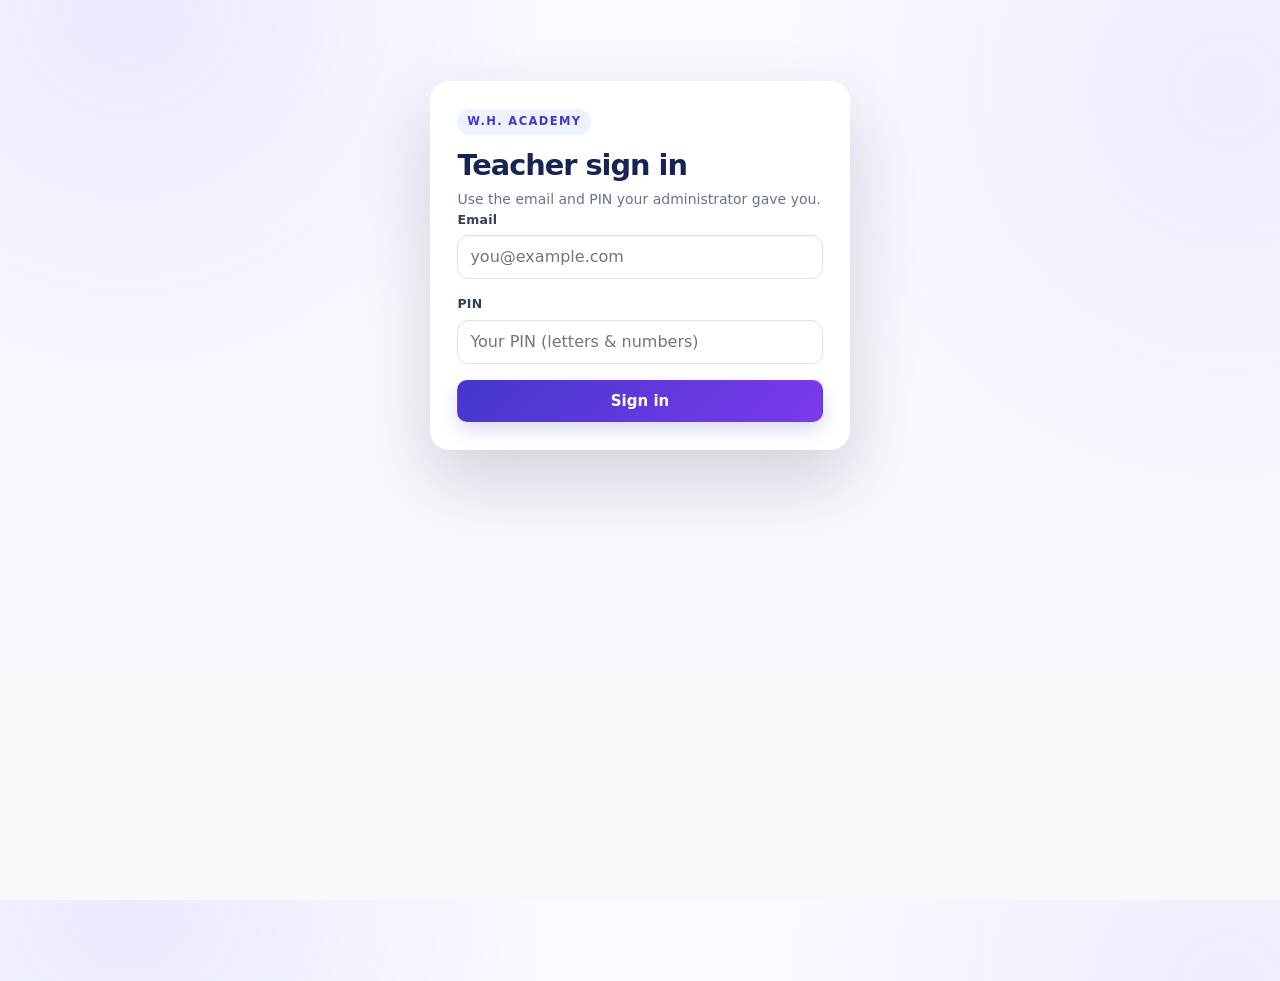
==== commit 44402b47: "Add files via upload" ====
--- a/teacher.html
+++ b/teacher.html
@@ -2,10 +2,10 @@
 <html lang="en">
 <head>
 <meta charset="UTF-8">
-<meta http-equiv="Content-Security-Policy" content="default-src 'self'; base-uri 'self'; object-src 'none'; frame-ancestors 'none'; script-src 'self' 'unsafe-inline'; style-src 'self' 'unsafe-inline' https://fonts.googleapis.com; img-src 'self' data:; font-src 'self' https://fonts.gstatic.com; connect-src 'self' https://script.google.com https://script.googleusercontent.com">
+<meta http-equiv="Content-Security-Policy" content="default-src 'self'; base-uri 'self'; object-src 'none'; frame-ancestors 'none'; script-src 'self' 'unsafe-inline'; style-src 'self' 'unsafe-inline' https://fonts.googleapis.com; img-src 'self' data:; font-src 'self' https://fonts.gstatic.com; connect-src 'self' https://gbgcaonmdekumluwgwvn.supabase.co https://script.google.com https://script.googleusercontent.com">
 <meta name="viewport" content="width=device-width, initial-scale=1, viewport-fit=cover">
 <title>Teacher — W.H. Academy</title>
-<link rel="stylesheet" href="assets/vendor/katex/katex.min.css"><script src="assets/vendor/katex/katex.min.js"></script><script src="assets/js/katex-render.js"></script>
+<link rel="stylesheet" href="assets/vendor/katex/katex.min.css"><script src="assets/vendor/katex/katex.min.js"></script><script src="assets/js/katex-render.js"></script><link rel="stylesheet" href="assets/vendor/mathlive/mathlive-static.css"><script src="assets/vendor/mathlive/mathlive.min.js"></script>
 <style>
 
 /* ---------------------------------------------------------------------------
@@ -497,6 +497,18 @@
     border-radius:6px; background:var(--surface); color:var(--ink,#234); cursor:pointer; font-size:0.9rem; line-height:1; }
   .math-palette button:hover { background:var(--surface-2,#eef); border-color:var(--brand,#6366f1); }
 
+  /* MathLive equation-editor modal */
+  .mf-modal { position:fixed; inset:0; z-index:1000; display:flex; align-items:center; justify-content:center; }
+  .mf-modal[hidden] { display:none; }
+  .mf-modal__backdrop { position:absolute; inset:0; background:rgba(15,23,42,0.45); }
+  .mf-modal__box { position:relative; width:min(680px,92vw); background:var(--surface,#fff); border:1px solid var(--line,#e5e7eb); border-radius:var(--r-lg,14px); padding:1.25rem; box-shadow:0 20px 50px rgba(0,0,0,0.25); }
+  .mf-modal__title { font-weight:800; margin-bottom:0.75rem; }
+  .mf-field { width:100%; font-size:1.5rem; padding:0.5rem 0.75rem; border:1px solid var(--line,#e5e7eb); border-radius:var(--r-md,10px); background:#fff; }
+  .mf-modal__hint { font-size:0.8rem; color:var(--muted,#667); margin:0.6rem 0 1rem; }
+  .mf-modal__hint code { background:var(--surface-2,#eef); padding:0.05rem 0.3rem; border-radius:4px; }
+  .mf-modal__actions { display:flex; justify-content:flex-end; gap:0.5rem; }
+
+
 
   .t-gate{max-width:420px;margin:8vh auto;padding:2rem}.t-gate .field{margin-bottom:1rem}
   .t-topbar{display:flex;align-items:center;justify-content:space-between;gap:1rem;flex-wrap:wrap;margin-bottom:1rem}
@@ -504,8 +516,14 @@
   .t-tab{padding:.5rem 1rem;border:1px solid var(--line);border-radius:999px;background:var(--surface);cursor:pointer;font-weight:600}
   .t-tab[aria-current="true"]{background:var(--brand,#6366f1);color:#fff;border-color:var(--brand,#6366f1)}
   .t-subjects-chip{display:inline-block;padding:.1rem .5rem;border-radius:999px;background:var(--surface-2,#eef);font-size:.75rem;margin-left:.25rem}
+  .mf-modal{position:fixed;inset:0;z-index:1000;display:flex;align-items:center;justify-content:center}.mf-modal[hidden]{display:none}
+  .mf-modal__backdrop{position:absolute;inset:0;background:rgba(15,23,42,0.45)}
+  .mf-modal__box{position:relative;width:min(680px,92vw);background:var(--surface,#fff);border:1px solid var(--line,#e5e7eb);border-radius:14px;padding:1.25rem;box-shadow:0 20px 50px rgba(0,0,0,.25)}
+  .mf-modal__title{font-weight:800;margin-bottom:.75rem}.mf-field{width:100%;font-size:1.5rem;padding:.5rem .75rem;border:1px solid var(--line,#e5e7eb);border-radius:10px;background:#fff}
+  .mf-modal__hint{font-size:.8rem;color:var(--muted,#667);margin:.6rem 0 1rem}.mf-modal__actions{display:flex;justify-content:flex-end;gap:.5rem}
 
 </style>
+<link rel="stylesheet" href="assets/css/teacher-professional.css">
 </head>
 <body>
 
@@ -516,7 +534,7 @@
     <label class="field"><span class="field__label">Email</span>
       <input class="input" id="t-email" type="email" autocomplete="username" placeholder="you@example.com"></label>
     <label class="field"><span class="field__label">PIN</span>
-      <input class="input" id="t-pin" type="password" inputmode="numeric" autocomplete="current-password" placeholder="Your PIN"></label>
+      <input class="input" id="t-pin" type="password" autocomplete="current-password" placeholder="Your PIN (letters & numbers)"></label>
     <button class="btn btn--primary" id="t-signin" type="button" style="width:100%;">Sign in</button>
   </div>
 
@@ -591,6 +609,7 @@
 
         <div id="ba-math-palette" class="math-palette" aria-label="Math insert toolbar">
           <span class="math-palette__hint">Math insert (click in a box first):</span>
+          <button type="button" data-mf="1" title="Visual equation editor (build it like in Word)" style="font-weight:700;">fx editor</button>
           <button type="button" data-tex="\frac{$1}{}" title="Fraction a/b">a&frasl;b</button>
           <button type="button" data-tex="^{$1}" title="Power / exponent">x&#8319;</button>
           <button type="button" data-tex="_{$1}" title="Subscript">x&#8336;</button>
@@ -692,6 +711,20 @@
 
   </div>
 
+
+  <div id="mf-modal" class="mf-modal" hidden>
+    <div class="mf-modal__backdrop" data-mf-close="1"></div>
+    <div class="mf-modal__box" role="dialog" aria-modal="true" aria-label="Equation editor">
+      <div class="mf-modal__title">Equation editor</div>
+      <math-field id="mf-field" class="mf-field"></math-field>
+      <p class="mf-modal__hint">Type like a calculator — e.g. x^2, 1/2 (auto-stacks), sqrt, int. Press Insert to place it in your box.</p>
+      <div class="mf-modal__actions">
+        <button class="btn btn--quiet" type="button" id="mf-cancel">Cancel</button>
+        <button class="btn btn--primary" type="button" id="mf-insert">Insert</button>
+      </div>
+    </div>
+  </div>
+
 <script>
 (function(){
 'use strict';
@@ -701,9 +734,11 @@
   var DEFAULT_LINES = { short:4, long:10 };
   var qbuild = []; var editingPaperId = null; var qseq = 0; var lastMathField = null;
   var grState = { paperId:null, paperTitle:'', submissionId:null, total:0 };
-
-
-  var API_BASE_URL='https://script.google.com/macros/s/AKfycbxjaqW5hmUk6B5gYW3hRjAfsPrbrdZB4a3B3VfJRvfKcfepz4WPYIX_aCVKS-STmiwQIA/exec'; var API_KEY='Jdb-iJByoQ-WA0UwlQrorQOH77buDQjepPH0y2SsDyo'; var TKEY='wha:teacher_token'; var teacherToken=null;
+  var mfTarget = null, mfStart = 0, mfEnd = 0, mfWrap = false;
+  if (window.MathfieldElement) { try { window.MathfieldElement.fontsDirectory='assets/vendor/mathlive/fonts'; window.MathfieldElement.soundsDirectory=null; } catch(e){} }
+
+
+  var API_BASE_URL='https://gbgcaonmdekumluwgwvn.supabase.co/functions/v1/api'; var API_KEY='Jdb-iJByoQ-WA0UwlQrorQOH77buDQjepPH0y2SsDyo'; var TKEY='wha:teacher_token'; var teacherToken=null;
   function getToken(){return teacherToken;}
   function setToken(v){teacherToken=v||null;try{v?sessionStorage.setItem(TKEY,v):sessionStorage.removeItem(TKEY);}catch(e){}}
   function loadToken(){try{return sessionStorage.getItem(TKEY)||null;}catch(e){return null;}}
@@ -723,7 +758,7 @@
     if(!email||!pin){toast('Enter your email and PIN.','bad');return;} busy(btn,true);
     call('teacher/login',{email:email,pin:pin}).then(function(res){setToken(res.token);afterLogin(res);})
     .catch(function(e){toast((e&&e.message)||'Sign-in failed.','bad');}).then(function(){busy(btn,false);});}
-  function switchTab(name){['papers','grading'].forEach(function(n){var sec=qs('[data-panel="'+n+'"]');if(sec)sec.hidden=(n!==name);var tab=qs('.t-tab[data-tab="'+n+'"]');if(tab)tab.setAttribute('aria-current',n===name?'true':'false');});}
+  function switchTab(name){['papers','grading','rechecking'].forEach(function(n){var sec=qs('[data-panel="'+n+'"]');if(sec)sec.hidden=(n!==name);var tab=qs('.t-tab[data-tab="'+n+'"]');if(tab)tab.setAttribute('aria-current',n===name?'true':'false');});}
   function boot(){
     qs('#t-signin').addEventListener('click',function(e){signIn(e.currentTarget);});
     qs('#t-pin').addEventListener('keydown',function(e){if(e.key==='Enter')signIn(qs('#t-signin'));});
@@ -750,6 +785,7 @@
       q.gradingMode = 'manual';
       q.perStep = '';
       q.penalty = '';
+      q.ordered = true;
     }
     else { q.maxLines = DEFAULT_LINES[type]; }
     return q;
@@ -783,6 +819,7 @@
             '<option value="auto"' + (isAuto ? ' selected' : '') + '>Auto (suggest a score)</option>' +
           '</select>' +
         '</label>' +
+        '<label class="q-mini" style="margin-left:0;"><input type="checkbox" data-field="ordered" data-idx="' + i + '"' + ((q.ordered === false) ? '' : ' checked') + '> Order matters</label>' +
         '<div class="steps-knobs"' + (isAuto ? '' : ' hidden') + '>' +
           '<label class="q-mini" style="margin-left:0;">Marks / step ' +
             '<input class="input input--mini" type="number" min="0" step="0.5" data-field="perStep" data-idx="' + i + '" value="' + esc(q.perStep) + '" placeholder="auto"></label>' +
@@ -886,6 +923,7 @@
       var knobs = t.closest('.steps-grading').querySelector('.steps-knobs');
       if (knobs) knobs.hidden = (q.gradingMode !== 'auto');
     }
+    else if (field === 'ordered') q.ordered = !!t.checked;
     else if (field === 'perStep') q.perStep = t.value;
     else if (field === 'penalty') q.penalty = t.value;
   }
@@ -973,6 +1011,7 @@
             .filter(function (s) { return String(s.text).trim() !== ''; })
             .map(function (s) { return { text: String(s.text).trim(), distractor: !!s.distractor }; });
           var grading = { mode: (q.gradingMode === 'auto') ? 'auto' : 'manual' };
+          if (q.ordered === false) grading.ordered = false;
           if (grading.mode === 'auto') {
             if (q.perStep !== '' && Number(q.perStep) > 0) grading.perStep = Number(q.perStep);
             if (q.penalty !== '' && Number(q.penalty) >= 0) grading.distractorPenalty = Number(q.penalty);
@@ -1026,13 +1065,14 @@
     qhost.addEventListener('focusin', function (e) { if (isMathField(e.target)) lastMathField = e.target; });
     // mousedown (not click) so the button press doesn't steal focus from the field.
     palette.addEventListener('mousedown', function (e) {
-      var b = e.target.closest('button[data-tex]');
+      var b = e.target.closest('button[data-tex],button[data-mf]');
       if (!b) return;
       e.preventDefault();
       if (!lastMathField || !document.contains(lastMathField)) {
         toast('Click inside a question, option or step box first.', 'bad');
         return;
       }
+      if (b.hasAttribute('data-mf')) { openMathEditor(lastMathField); return; }
       insertTex(lastMathField, b.getAttribute('data-tex'));
     });
   }
@@ -1119,6 +1159,7 @@
       b.steps = (q.steps || []).map(function (s) { return { text: String(s.text || ''), distractor: !!s.distractor }; });
       if (!b.steps.length) b.steps = [{ text: '', distractor: false }];
       b.gradingMode = (q.grading && q.grading.mode === 'auto') ? 'auto' : 'manual';
+      b.ordered = !(q.grading && q.grading.ordered === false);
       b.perStep = (q.grading && q.grading.perStep != null) ? String(q.grading.perStep) : '';
       b.penalty = (q.grading && q.grading.distractorPenalty != null) ? String(q.grading.distractorPenalty) : '';
     } else {
@@ -1185,6 +1226,7 @@
   }
 
   function wirePapers() {
+    wireMathModal();
     var form = qs('#ba-form');
     if (!form) return;
     var csel = qs('#ba-class');
@@ -1210,6 +1252,49 @@
       if (e.target.closest('[data-act="ba-cancel-edit"]')) resetBuilder();
     });
     renderQuestions();
+  }
+
+  function stripDollars(t) { t = String(t || ''); return (t.length > 1 && t[0] === '$' && t[t.length - 1] === '$') ? t.slice(1, -1) : t; }
+
+  function openMathEditor(field) {
+    if (!window.MathfieldElement) { toast('Equation editor is still loading — try again in a moment.', 'bad'); return; }
+    var mf = qs('#mf-field'); var modal = qs('#mf-modal');
+    mfTarget = field;
+    var val = field.value;
+    var s = field.selectionStart, e = field.selectionEnd;
+    if (s == null || s === e) { s = 0; e = val.length; }        // no selection → whole field
+    mfStart = s; mfEnd = e;
+    // A stem (question text) mixes prose + math, so we wrap in $…$. Options/steps
+    // are pure math, so we insert raw LaTeX.
+    mfWrap = !!(field.classList && field.classList.contains('q-text'));
+    var seed = stripDollars(val.substring(s, e));
+    try { mf.value = seed; } catch (er) {}
+    modal.hidden = false;
+    setTimeout(function () { try { mf.focus(); } catch (er) {} }, 30);
+  }
+
+  function closeMathEditor() { qs('#mf-modal').hidden = true; mfTarget = null; }
+
+  function insertFromEditor() {
+    if (!mfTarget) { closeMathEditor(); return; }
+    var latex = '';
+    try { latex = qs('#mf-field').value || ''; } catch (e) {}
+    latex = latex.trim();
+    var out = mfWrap ? ('$' + latex + '$') : latex;
+    var v = mfTarget.value;
+    mfTarget.value = v.substring(0, mfStart) + out + v.substring(mfEnd);
+    var caret = mfStart + out.length;
+    try { mfTarget.focus(); mfTarget.setSelectionRange(caret, caret); } catch (e) {}
+    mfTarget.dispatchEvent(new Event('input', { bubbles: true }));
+    closeMathEditor();
+  }
+
+  function wireMathModal() {
+    var modal = qs('#mf-modal'); if (!modal || modal.__wired) return; modal.__wired = true;
+    qs('#mf-insert').addEventListener('click', insertFromEditor);
+    qs('#mf-cancel').addEventListener('click', closeMathEditor);
+    modal.querySelector('[data-mf-close]').addEventListener('click', closeMathEditor);
+    document.addEventListener('keydown', function (e) { if (!modal.hidden && e.key === 'Escape') closeMathEditor(); });
   }
 
   function loadGrading() {
@@ -1538,7 +1623,13 @@
     p.token = getToken();
     return call(operation, p);
   }
-
+window.WHATeacherRecheckBridge = {
+  authed: authed,
+  toast: toast,
+  fail: fail,
+  esc: esc,
+  busy: busy
+};
   function isAuthError(err) {
     var c = err && err.code;
     return c === 'AUTH_001' || c === 'AUTH_002' || c === 'AUTH_003' || c === 'AUTH_004';
@@ -1546,5 +1637,7 @@
 
 })();
 </script>
+<script src="assets/js/teacher-rechecking.js"></script>
+<script src="assets/js/staff-shell.js"></script>
 </body>
 </html>
--- a/assets/vendor/mathlive/mathlive-static.css
+++ b/assets/vendor/mathlive/mathlive-static.css
@@ -0,0 +1 @@
+/* 0.110.0 */@font-face{font-display:"swap";font-family:KaTeX_AMS;font-style:normal;font-weight:400;src:url(fonts/KaTeX_AMS-Regular.woff2) format("woff2")}@font-face{font-display:"swap";font-family:KaTeX_Caligraphic;font-style:normal;font-weight:700;src:url(fonts/KaTeX_Caligraphic-Bold.woff2) format("woff2")}@font-face{font-display:"swap";font-family:KaTeX_Caligraphic;font-style:normal;font-weight:400;src:url(fonts/KaTeX_Caligraphic-Regular.woff2) format("woff2")}@font-face{font-display:"swap";font-family:KaTeX_Fraktur;font-style:normal;font-weight:700;src:url(fonts/KaTeX_Fraktur-Bold.woff2) format("woff2")}@font-face{font-display:"swap";font-family:KaTeX_Fraktur;font-style:normal;font-weight:400;src:url(fonts/KaTeX_Fraktur-Regular.woff2) format("woff2")}@font-face{font-display:"swap";font-family:KaTeX_Main;font-style:italic;font-weight:700;src:url(fonts/KaTeX_Main-BoldItalic.woff2) format("woff2")}@font-face{font-display:"swap";font-family:KaTeX_Main;font-style:normal;font-weight:700;src:url(fonts/KaTeX_Main-Bold.woff2) format("woff2")}@font-face{font-display:"swap";font-family:KaTeX_Main;font-style:italic;font-weight:400;src:url(fonts/KaTeX_Main-Italic.woff2) format("woff2")}@font-face{font-display:"swap";font-family:KaTeX_Main;font-style:normal;font-weight:400;src:url(fonts/KaTeX_Main-Regular.woff2) format("woff2")}@font-face{font-display:"swap";font-family:KaTeX_Math;font-style:italic;font-weight:700;src:url(fonts/KaTeX_Math-BoldItalic.woff2) format("woff2")}@font-face{font-display:"swap";font-family:KaTeX_Math;font-style:italic;font-weight:400;src:url(fonts/KaTeX_Math-Italic.woff2) format("woff2")}@font-face{font-display:"swap";font-family:"KaTeX_SansSerif";font-style:normal;font-weight:700;src:url(fonts/KaTeX_SansSerif-Bold.woff2) format("woff2")}@font-face{font-display:"swap";font-family:"KaTeX_SansSerif";font-style:italic;font-weight:400;src:url(fonts/KaTeX_SansSerif-Italic.woff2) format("woff2")}@font-face{font-display:"swap";font-family:"KaTeX_SansSerif";font-style:normal;font-weight:400;src:url(fonts/KaTeX_SansSerif-Regular.woff2) format("woff2")}@font-face{font-display:"swap";font-family:KaTeX_Script;font-style:normal;font-weight:400;src:url(fonts/KaTeX_Script-Regular.woff2) format("woff2")}@font-face{font-display:"swap";font-family:KaTeX_Size1;font-style:normal;font-weight:400;src:url(fonts/KaTeX_Size1-Regular.woff2) format("woff2")}@font-face{font-display:"swap";font-family:KaTeX_Size2;font-style:normal;font-weight:400;src:url(fonts/KaTeX_Size2-Regular.woff2) format("woff2")}@font-face{font-display:"swap";font-family:KaTeX_Size3;font-style:normal;font-weight:400;src:url(fonts/KaTeX_Size3-Regular.woff2) format("woff2")}@font-face{font-display:"swap";font-family:KaTeX_Size4;font-style:normal;font-weight:400;src:url(fonts/KaTeX_Size4-Regular.woff2) format("woff2")}@font-face{font-display:"swap";font-family:KaTeX_Typewriter;font-style:normal;font-weight:400;src:url(fonts/KaTeX_Typewriter-Regular.woff2) format("woff2")}:root{--ML__static-fonts:true}.ML__container{min-height:auto!important;--_hue:var(--hue,212);--_placeholder-color:var(--placeholder-color,hsl(var(--_hue),40%,49%));--_placeholder-opacity:var(--placeholder-opacity,0.4);--_text-font-family:var(--text-font-family,system-ui,-apple-system,BlinkMacSystemFont,"Segoe UI","Roboto","Oxygen","Ubuntu","Cantarell","Fira Sans","Droid Sans","Helvetica Neue",sans-serif)}.ML__sr-only{height:1px;margin:-1px;overflow:hidden;padding:0;position:absolute;width:1px;clip:rect(0,0,0,0);border:0;clip-path:inset(50%);white-space:nowrap}.ML__base,.ML__is-inline{display:inline-block}.ML__base{border:0;box-sizing:content-box;cursor:text;font-family:inherit;font-style:inherit;font-weight:inherit;margin:0;outline:0;padding:0;position:relative;text-decoration:none;vertical-align:baseline;visibility:inherit;width:min-content}.ML__strut,.ML__strut--bottom{display:inline-block;min-height:0.5em}.ML__small-delim{font-family:KaTeX_Main}.ML__text{font-family:var(--_text-font-family);white-space:pre}.ML__cmr{font-family:KaTeX_Main;font-style:normal}.ML__mathit{font-family:KaTeX_Math;font-style:italic}.ML__mathbf{font-family:KaTeX_Main;font-weight:700}.ML__mathbfit,.lcGreek.ML__mathbf{font-family:KaTeX_Math}.ML__mathbfit{font-style:italic;font-weight:700}.ML__ams,.ML__bb{font-family:KaTeX_AMS}.ML__cal{font-family:KaTeX_Caligraphic}.ML__frak{font-family:KaTeX_Fraktur}.ML__tt{font-family:KaTeX_Typewriter}.ML__script{font-family:KaTeX_Script}.ML__sans{font-family:KaTeX_SansSerif}.ML__series_el,.ML__series_ul{font-weight:100}.ML__series_l{font-weight:200}.ML__series_sl{font-weight:300}.ML__series_sb{font-weight:500}.ML__bold{font-weight:700}.ML__series_eb{font-weight:800}.ML__series_ub{font-weight:900}.ML__series_uc{font-stretch:ultra-condensed}.ML__series_ec{font-stretch:extra-condensed}.ML__series_c{font-stretch:condensed}.ML__series_sc{font-stretch:semi-condensed}.ML__series_sx{font-stretch:semi-expanded}.ML__series_x{font-stretch:expanded}.ML__series_ex{font-stretch:extra-expanded}.ML__series_ux{font-stretch:ultra-expanded}.ML__it{font-style:italic}.ML__shape_ol{-webkit-text-stroke:1px #000;text-stroke:1px #000;color:transparent}.ML__shape_sc{font-variant:small-caps}.ML__shape_sl{font-style:oblique}.ML__emph{color:#bc2612}.ML__emph .ML__emph{color:#0c7f99}.ML__highlight{background:#edd1b0;color:#007cb2}.ML__center{text-align:center}.ML__left{text-align:left}.ML__right{text-align:right}.ML__label_padding{padding:0 0.5em}.ML__frac-line{min-height:1px;width:100%}.ML__frac-line:after{background:currentColor;box-sizing:content-box;content:"";display:block;forced-color-adjust:preserve-parent-color;margin-top:max(-1px,-0.04em);min-height:max(1px,0.04em);print-color-adjust:exact;transform:translate(0)}@media (forced-colors:active){.ML__frac-line{min-height:0px}}.ML__sqrt,.ML__sqrt-sign{display:inline-block}.ML__sqrt-sign{position:relative}.ML__sqrt-line{display:inline-block;height:max(1px,0.04em);width:100%}.ML__sqrt-line:before{background:currentColor;content:"";display:block;forced-color-adjust:preserve-parent-color;margin-top:min(-1px,-0.04em);min-height:max(1px,0.04em);print-color-adjust:exact;transform:translate(0)}@media (forced-colors:active){.ML__sqrt-line:after{background:#fff!important}}.ML__sqrt-line:after{border-bottom-width:1px;content:" ";display:block;margin-top:-0.1em}.ML__sqrt-index{margin-left:0.27777778em;margin-right:-0.55555556em}.ML__delim-size1{font-family:KaTeX_Size1}.ML__delim-size2{font-family:KaTeX_Size2}.ML__delim-size3{font-family:KaTeX_Size3}.ML__delim-size4{font-family:KaTeX_Size4}.ML__delim-mult .delim-size1>span{font-family:KaTeX_Size1}.ML__delim-mult .delim-size4>span{font-family:KaTeX_Size4}.ML__accent-body{font-family:KaTeX_Main}.ML__accent-combining-char{left:0.24em;position:relative}.ML__latex{direction:ltr;display:inline-block;font-family:inherit;font-size-adjust:none;font-stretch:normal;font-style:normal;font-variant-caps:normal;letter-spacing:normal;line-height:1.2;text-align:left;text-indent:0;text-rendering:auto;word-wrap:normal;forced-color-adjust:preserve-parent-color;text-shadow:none;-webkit-user-select:none;user-select:none;white-space:nowrap;width:min-content;word-spacing:normal}.ML__latex .style-wrap{position:relative}.ML__latex .ML__left-right,.ML__latex .ML__mfrac{display:inline-block}.ML__latex .ML__vlist-t{border-collapse:collapse;display:inline-table;table-layout:fixed}.ML__latex .ML__vlist-r{display:table-row}.ML__latex .ML__vlist{display:table-cell;position:relative;vertical-align:bottom}.ML__latex .ML__vlist>span{display:block;height:0;position:relative}.ML__latex .ML__vlist>span>span{display:inline-block}.ML__latex .ML__vlist>span>.ML__pstrut{overflow:hidden;width:0}.ML__latex .ML__vlist-t2{margin-right:-2px}.ML__latex .ML__vlist-s{display:table-cell;font-size:1px;min-width:2px;vertical-align:bottom;width:2px}.ML__latex .ML__msubsup{text-align:left}.ML__latex .ML__negativethinspace{display:inline-block;height:0.71em;margin-left:-0.16667em}.ML__latex .ML__thinspace{display:inline-block;height:0.71em;width:0.16667em}.ML__latex .ML__mediumspace{display:inline-block;height:0.71em;width:0.22222em}.ML__latex .ML__thickspace{display:inline-block;height:0.71em;width:0.27778em}.ML__latex .ML__enspace{display:inline-block;height:0.71em;width:0.5em}.ML__latex .ML__quad{display:inline-block;height:0.71em;width:1em}.ML__latex .ML__qquad{display:inline-block;height:0.71em;width:2em}.ML__latex .ML__llap,.ML__latex .ML__rlap{display:inline-block;position:relative;width:0}.ML__latex .ML__llap>.ML__inner,.ML__latex .ML__rlap>.ML__inner{position:absolute}.ML__latex .ML__llap>.ML__fix,.ML__latex .ML__rlap>.ML__fix{display:inline-block}.ML__latex .ML__llap>.ML__inner{right:0}.ML__latex .ML__rlap>.ML__inner{left:0}.ML__latex .ML__rule{border:0 solid;box-sizing:border-box;display:inline-block;position:relative}.ML__latex .overline .overline-line,.ML__latex .underline .underline-line{width:100%}.ML__latex .overline .overline-line:before,.ML__latex .underline .underline-line:before{border-bottom-style:solid;border-bottom-width:max(1px,0.04em);content:"";display:block;print-color-adjust:exact}.ML__latex .overline .overline-line:after,.ML__latex .underline .underline-line:after{border-bottom-style:solid;border-bottom-width:max(1px,0.04em);content:"";display:block;margin-top:-1px;print-color-adjust:exact}.ML__latex .ML__stretchy{display:block;left:0;overflow:hidden;position:absolute;width:100%}.ML__latex .ML__stretchy:after,.ML__latex .ML__stretchy:before{content:""}.ML__latex .ML__stretchy svg{display:block;fill:currentColor;fill-opacity:1;fill-rule:nonzero;height:inherit;position:absolute;stroke:currentColor;stroke-dasharray:none;stroke-dashoffset:0;stroke-linecap:butt;stroke-linejoin:miter;stroke-miterlimit:4;stroke-opacity:1;stroke-width:1;width:100%}.ML__latex .slice-1-of-2{left:0}.ML__latex .slice-1-of-2,.ML__latex .slice-2-of-2{display:inline-flex;overflow:hidden;position:absolute;width:50.2%}.ML__latex .slice-2-of-2{right:0}.ML__latex .slice-1-of-3{left:0;width:25.1%}.ML__latex .slice-1-of-3,.ML__latex .slice-2-of-3{display:inline-flex;overflow:hidden;position:absolute}.ML__latex .slice-2-of-3{left:25%;width:50%}.ML__latex .slice-3-of-3{right:0;width:25.1%}.ML__latex .slice-1-of-1,.ML__latex .slice-3-of-3{display:inline-flex;overflow:hidden;position:absolute}.ML__latex .slice-1-of-1{left:0;width:100%}.ML__latex .ML__nulldelimiter,.ML__latex .ML__op-group{display:inline-block}.ML__latex .ML__op-symbol{position:relative}.ML__latex .ML__op-symbol.ML__small-op{font-family:KaTeX_Size1}.ML__latex .ML__op-symbol.ML__large-op{font-family:KaTeX_Size2}.ML__latex:has(.ML__align_environment),.ML__latex:has(.ML__center_environment),.ML__latex:has(.ML__eqnarray_environment),.ML__latex:has(.ML__gather_environment),.ML__latex:has(.ML__multiline_environment){width:100%}.ML__latex .ML__multiline_environment{display:inline-flex;width:100%}.ML__latex .ML__center_environment{display:inline-flex;justify-content:center;width:100%}.ML__latex .ML__align_environment,.ML__latex .ML__eqnarray_environment,.ML__latex .ML__gather_environment{display:inline-block}.ML__latex .ML__mtable .ML__vertical-separator{box-sizing:border-box;display:inline-block;min-width:1px}.ML__latex .ML__mtable .ML__arraycolsep{display:inline-block}.ML__latex .ML__mtable .col-align-m>.ML__vlist-t{text-align:center}.ML__latex .ML__mtable .col-align-c>.ML__vlist-t{text-align:center}.ML__latex .ML__mtable .col-align-l>.ML__vlist-t{text-align:left}.ML__latex .ML__mtable .col-align-r>.ML__vlist-t{text-align:right}[data-href]{cursor:pointer}.ML__error{background-color:rgba(204,0,65,.1);background-image:radial-gradient(ellipse at center,#cc0041,transparent 70%);background-position:0 100%;background-repeat:repeat-x;background-size:3px 3px;display:inline-block;padding-bottom:3px}.ML__error>.ML__error{background:transparent;padding:0}.ML__placeholder{color:var(--_placeholder-color);font-family:system-ui,-apple-system,BlinkMacSystemFont,Segoe UI,Roboto,Oxygen,Ubuntu,Cantarell,Fira Sans,Droid Sans,Helvetica Neue,sans-serif;opacity:var(--_placeholder-opacity);padding-left:0.4ex;padding-right:0.4ex}.ML__notation{box-sizing:border-box;line-height:0;position:absolute}.ML__tooltip-container{position:relative;transform:scale(0)}.ML__tooltip-container .ML__tooltip-content{background:var(--_tooltip-background-color);border:var(--_tooltip-border);border-radius:var(--_tooltip-border-radius);display:inline-table;max-width:400px;padding:12px;position:fixed;visibility:hidden;width:max-content;z-index:2;--_selection-color:var(--_tooltip-color);box-shadow:var(--_tooltip-box-shadow);color:var(--_tooltip-color);opacity:0;transition:opacity 0.15s cubic-bezier(0.4,0,1,1)}.ML__tooltip-container .ML__tooltip-content .ML__text{white-space:normal}.ML__tooltip-container .ML__tooltip-content .ML__base{display:contents}.ML__tooltip-container:hover .ML__tooltip-content{font-size:0.75em;opacity:1;transform:scale(1) translateY(3em);visibility:visible}.ML__bg{background-color:transparent!important}.ML__bg:before{background-color:var(--bg-color);bottom:0;box-sizing:border-box;content:"";left:0;position:absolute;right:0;top:0;z-index:-1}
--- a/assets/css/teacher-professional.css
+++ b/assets/css/teacher-professional.css
@@ -0,0 +1,575 @@
+/* ==========================================================================
+   W.H. Academy — Teacher Console Professional UI
+   File: assets/css/teacher-professional.css
+   Classification: PRODUCTION-PORTABLE
+   Purpose: Visual/UI polish only. No route names, element IDs, auth logic,
+            Boss Battle logic, grading logic, or API behavior is changed.
+   ========================================================================== */
+
+:root {
+  --teacher-brand: #4338ca;
+  --teacher-brand-2: #6366f1;
+  --teacher-brand-3: #7c3aed;
+  --teacher-navy: #172554;
+  --teacher-ink: #0f172a;
+  --teacher-muted: #64748b;
+  --teacher-line: #e2e8f0;
+  --teacher-canvas: #f6f8fc;
+  --teacher-card: rgba(255,255,255,.96);
+  --teacher-shadow: 0 12px 32px rgba(15,23,42,.08);
+  --teacher-shadow-soft: 0 4px 16px rgba(15,23,42,.06);
+}
+
+/* ---------- page ---------- */
+body {
+  color: var(--teacher-ink);
+  background:
+    radial-gradient(circle at 10% 0%, rgba(99,102,241,.10), transparent 26rem),
+    radial-gradient(circle at 96% 10%, rgba(124,58,237,.07), transparent 28rem),
+    linear-gradient(180deg, #f8faff 0%, var(--teacher-canvas) 100%);
+}
+
+#t-app.wrap {
+  width: min(100%, 1480px);
+  margin: 0 auto;
+  padding: 1.35rem clamp(1rem, 2.5vw, 2.35rem) 3rem;
+}
+
+/* ---------- professional top identity bar ---------- */
+.t-topbar {
+  position: sticky;
+  top: .65rem;
+  z-index: 30;
+  min-height: 76px;
+  margin-bottom: 1rem;
+  padding: .95rem 1.15rem;
+  border: 1px solid rgba(255,255,255,.26);
+  border-radius: 18px;
+  color: #fff;
+  background:
+    linear-gradient(110deg, rgba(23,37,84,.98), rgba(67,56,202,.96) 60%, rgba(124,58,237,.94));
+  box-shadow: 0 18px 42px rgba(49,46,129,.18);
+  backdrop-filter: blur(14px);
+}
+
+.t-topbar > div:first-child {
+  display: flex;
+  align-items: center;
+  gap: .55rem;
+  flex-wrap: wrap;
+  min-width: 0;
+}
+
+.t-topbar > div:first-child::before {
+  content: "WH";
+  display: grid;
+  place-items: center;
+  width: 42px;
+  height: 42px;
+  margin-right: .2rem;
+  border-radius: 12px;
+  background: rgba(255,255,255,.15);
+  border: 1px solid rgba(255,255,255,.26);
+  box-shadow: inset 0 1px 0 rgba(255,255,255,.2);
+  font-weight: 900;
+  letter-spacing: -.04em;
+}
+
+.t-topbar strong {
+  font-size: 1.05rem;
+  letter-spacing: -.01em;
+}
+
+.t-topbar #t-name {
+  font-weight: 750;
+}
+
+.t-topbar .t-subjects-chip {
+  color: #312e81;
+  background: #eef2ff;
+  border: 1px solid rgba(255,255,255,.45);
+  padding: .22rem .62rem;
+  box-shadow: 0 3px 10px rgba(15,23,42,.09);
+}
+
+#t-signout {
+  color: #fff;
+  border-color: rgba(255,255,255,.3);
+  background: rgba(255,255,255,.11);
+}
+
+#t-signout:hover {
+  background: rgba(255,255,255,.2);
+}
+
+/* ---------- nav tabs ---------- */
+.t-tabs {
+  gap: .6rem;
+  margin: 0 0 1.25rem;
+  padding: .38rem;
+  width: fit-content;
+  border: 1px solid var(--teacher-line);
+  border-radius: 14px;
+  background: rgba(255,255,255,.82);
+  box-shadow: var(--teacher-shadow-soft);
+}
+
+.t-tab {
+  min-width: 128px;
+  border: 0;
+  border-radius: 10px;
+  padding: .66rem 1rem;
+  color: #475569;
+  background: transparent;
+  transition: transform .16s ease, background .16s ease, color .16s ease, box-shadow .16s ease;
+}
+
+.t-tab:hover {
+  color: #312e81;
+  background: #f1f5ff;
+}
+
+.t-tab[aria-current="true"] {
+  background: linear-gradient(135deg, var(--teacher-brand), var(--teacher-brand-3));
+  color: #fff;
+  box-shadow: 0 8px 20px rgba(67,56,202,.20);
+}
+
+.t-tab:active { transform: translateY(1px); }
+
+/* ---------- page heading ---------- */
+.head {
+  align-items: center;
+  margin: 0 0 1.05rem;
+  padding: .4rem .15rem;
+}
+
+.head__title {
+  font-size: clamp(1.45rem, 2.25vw, 2rem);
+  line-height: 1.16;
+  letter-spacing: -.035em;
+  color: #172554;
+}
+
+.head__sub {
+  margin-top: .4rem;
+  max-width: 72ch;
+  color: #64748b;
+  line-height: 1.55;
+}
+
+.head .btn--quiet {
+  background: #fff;
+  box-shadow: 0 2px 9px rgba(15,23,42,.05);
+}
+
+/* ---------- main builder card ---------- */
+.paper-form {
+  position: relative;
+  gap: 1.25rem;
+  padding: clamp(1rem, 2vw, 1.6rem);
+  border: 1px solid rgba(203,213,225,.85);
+  border-radius: 20px;
+  background: var(--teacher-card);
+  box-shadow: var(--teacher-shadow);
+  overflow: hidden;
+}
+
+.paper-form::before {
+  content: "";
+  position: absolute;
+  left: 0;
+  right: 0;
+  top: 0;
+  height: 4px;
+  background: linear-gradient(90deg, var(--teacher-brand), #8b5cf6, #0ea5e9);
+}
+
+.paper-meta {
+  gap: .9rem;
+  padding: 1rem;
+  border: 1px solid #e8ecf5;
+  border-radius: 15px;
+  background: linear-gradient(180deg, #fbfcff, #f8faff);
+}
+
+/* ---------- fields ---------- */
+.field { gap: .38rem; }
+
+.field__label {
+  color: #334155;
+  font-size: .78rem;
+  font-weight: 800;
+  letter-spacing: .025em;
+}
+
+.field__hint {
+  color: #7c8799;
+  line-height: 1.45;
+}
+
+.input,
+select.input,
+textarea.input {
+  min-height: 44px;
+  border: 1px solid #dbe2ee;
+  border-radius: 11px;
+  color: #172033;
+  background: #fff;
+  box-shadow: inset 0 1px 2px rgba(15,23,42,.02);
+  transition: border-color .16s ease, box-shadow .16s ease, background .16s ease;
+}
+
+textarea.input { min-height: auto; }
+
+.input:hover,
+select.input:hover,
+textarea.input:hover {
+  border-color: #c4cce0;
+}
+
+.input:focus,
+select.input:focus,
+textarea.input:focus {
+  outline: none;
+  border-color: #818cf8;
+  box-shadow: 0 0 0 4px rgba(99,102,241,.12);
+}
+
+/* ---------- buttons ---------- */
+.btn {
+  min-height: 40px;
+  border-radius: 10px;
+  font-weight: 750;
+  transition: transform .15s ease, box-shadow .15s ease, background .15s ease, border-color .15s ease;
+}
+
+.btn:hover:not(:disabled) {
+  transform: translateY(-1px);
+}
+
+.btn--primary {
+  border-color: transparent;
+  background: linear-gradient(135deg, var(--teacher-brand), var(--teacher-brand-3));
+  box-shadow: 0 8px 18px rgba(67,56,202,.18);
+}
+
+.btn--primary:hover:not(:disabled) {
+  background: linear-gradient(135deg, #3730a3, #6d28d9);
+  box-shadow: 0 10px 24px rgba(67,56,202,.24);
+}
+
+.btn--quiet {
+  border-color: #dbe2ee;
+  background: #fff;
+}
+
+/* ---------- questions header ---------- */
+.paper-qhead {
+  align-items: center;
+  margin-top: .1rem;
+  padding: 1.15rem .2rem .15rem;
+  border-top: 1px solid #e8ecf5;
+}
+
+.paper-qhead .panel__title {
+  color: #172554;
+  font-size: 1rem;
+  font-weight: 850;
+}
+
+.paper-qhead .count {
+  margin: 0;
+  padding: .28rem .58rem;
+  border-radius: 999px;
+  color: #4338ca;
+  background: #eef2ff;
+  font-weight: 750;
+}
+
+/* ---------- math toolbar ---------- */
+.math-palette {
+  gap: .4rem;
+  margin-bottom: .85rem;
+  padding: .65rem .7rem;
+  border-color: #e1e6f1;
+  border-radius: 13px;
+  background: #f8faff;
+}
+
+.math-palette__hint {
+  color: #64748b;
+  font-weight: 700;
+}
+
+.math-palette button {
+  min-width: 34px;
+  height: 32px;
+  border-color: #dbe2ee;
+  border-radius: 8px;
+  background: #fff;
+  box-shadow: 0 1px 2px rgba(15,23,42,.03);
+}
+
+.math-palette button:hover {
+  color: #3730a3;
+  border-color: #a5b4fc;
+  background: #eef2ff;
+}
+
+/* ---------- question cards ---------- */
+.q-card,
+.gr-q {
+  border-color: #e1e7f0;
+  border-radius: 15px;
+  background: #fff;
+  box-shadow: 0 5px 16px rgba(15,23,42,.04);
+}
+
+.q-card {
+  padding: 1rem;
+  margin-bottom: .85rem;
+}
+
+.q-card:hover,
+.gr-q:hover {
+  border-color: #cfd7e7;
+  box-shadow: 0 9px 24px rgba(15,23,42,.07);
+}
+
+.q-card__head {
+  padding-bottom: .58rem;
+  border-bottom: 1px dashed #e5eaf2;
+}
+
+.q-card__n {
+  color: #172554;
+  font-size: .8rem;
+  font-weight: 850;
+}
+
+.q-tag {
+  letter-spacing: .055em;
+  box-shadow: 0 2px 7px rgba(15,23,42,.08);
+}
+
+/* ---------- add-question actions ---------- */
+.paper-addrow {
+  padding: .55rem;
+  border: 1px dashed #ced7e7;
+  border-radius: 13px;
+  background: #fbfcff;
+}
+
+.paper-addrow .btn {
+  background: #fff;
+}
+
+/* ---------- save/activate area ---------- */
+.paper-acts {
+  position: sticky;
+  bottom: .55rem;
+  z-index: 15;
+  margin: 0 -.2rem -.2rem;
+  padding: .8rem;
+  border: 1px solid rgba(226,232,240,.95);
+  border-radius: 14px;
+  background: rgba(255,255,255,.92);
+  box-shadow: 0 -4px 18px rgba(15,23,42,.06);
+  backdrop-filter: blur(12px);
+}
+
+/* ---------- existing papers ---------- */
+.paper-existing,
+#ba-papers-list,
+#gr-list {
+  border-radius: 16px;
+}
+
+.pp-row {
+  padding: .9rem .75rem;
+  border-bottom-color: #e8edf5;
+  transition: background .15s ease;
+}
+
+.pp-row:hover {
+  background: #fafbff;
+}
+
+.pp-row__title {
+  color: #1e293b;
+  font-weight: 800;
+}
+
+.pp-pill {
+  padding: .25rem .6rem;
+  font-weight: 800;
+}
+
+/* ---------- edit banner ---------- */
+.ba-edit-banner {
+  padding: .78rem .9rem;
+  border-color: #c7d2fe;
+  border-radius: 12px;
+  background: linear-gradient(90deg, #eef2ff, #f5f3ff);
+  box-shadow: inset 3px 0 0 #6366f1;
+}
+
+/* ---------- grading ---------- */
+.gr-q {
+  padding: 1.1rem;
+}
+
+.gr-q__head {
+  padding-bottom: .48rem;
+  border-bottom: 1px solid #edf0f5;
+}
+
+.gr-q__num {
+  color: #4338ca;
+  font-size: .9rem;
+}
+
+.gr-q__text {
+  color: #1e293b;
+  line-height: 1.55;
+}
+
+.gr-q__ans {
+  border: 1px solid #dde3ff;
+  background: linear-gradient(180deg, #f4f6ff, #eef2ff);
+}
+
+.gr-q__grade {
+  border-top-color: #dfe5ef;
+}
+
+/* ---------- empty states ---------- */
+.empty {
+  min-height: 120px;
+  display: grid;
+  place-items: center;
+  align-content: center;
+  border: 1px dashed #d7deea;
+  border-radius: 14px;
+  background:
+    linear-gradient(180deg, rgba(248,250,252,.9), rgba(255,255,255,.96));
+}
+
+.empty h2 { color: #334155; }
+
+/* ---------- login gate ---------- */
+#t-gate.t-gate {
+  width: min(92vw, 430px);
+  margin: 9vh auto;
+  padding: 1.65rem;
+  border: 1px solid rgba(255,255,255,.65);
+  border-radius: 20px;
+  background: rgba(255,255,255,.96);
+  box-shadow: 0 30px 70px rgba(30,41,59,.18);
+}
+
+#t-gate::before {
+  content: "W.H. ACADEMY";
+  display: inline-flex;
+  margin-bottom: .85rem;
+  padding: .3rem .62rem;
+  border-radius: 999px;
+  color: #4338ca;
+  background: #eef2ff;
+  font-size: .72rem;
+  font-weight: 850;
+  letter-spacing: .12em;
+}
+
+/* ---------- modal ---------- */
+.mf-modal__box {
+  border-radius: 18px;
+  box-shadow: 0 32px 80px rgba(15,23,42,.22);
+}
+
+/* ---------- responsive ---------- */
+@media (max-width: 820px) {
+  #t-app.wrap {
+    padding: .85rem .75rem 2rem;
+  }
+
+  .t-topbar {
+    top: .35rem;
+    border-radius: 14px;
+  }
+
+  .t-tabs {
+    width: 100%;
+  }
+
+  .t-tab {
+    flex: 1;
+    min-width: 0;
+  }
+
+  .head {
+    align-items: flex-start;
+  }
+
+  .paper-form {
+    border-radius: 16px;
+    padding: .9rem;
+  }
+
+  .paper-meta {
+    padding: .8rem;
+  }
+
+  .paper-acts {
+    flex-direction: column-reverse;
+  }
+
+  .paper-acts .btn {
+    width: 100%;
+  }
+}
+
+@media (max-width: 560px) {
+  .t-topbar {
+    position: static;
+  }
+
+  .t-topbar > div:first-child::before {
+    width: 36px;
+    height: 36px;
+  }
+
+  .t-topbar #t-name {
+    width: 100%;
+    padding-left: 2.85rem;
+    margin-top: -.35rem;
+  }
+
+  .t-tabs {
+    padding: .3rem;
+  }
+
+  .head__title {
+    font-size: 1.45rem;
+  }
+
+  .paper-meta {
+    grid-template-columns: 1fr !important;
+  }
+
+  .math-palette {
+    max-height: 140px;
+    overflow-y: auto;
+  }
+}
+
+/* ---------- accessibility / motion ---------- */
+@media (prefers-reduced-motion: reduce) {
+  *, *::before, *::after {
+    scroll-behavior: auto !important;
+    transition-duration: .01ms !important;
+    animation-duration: .01ms !important;
+    animation-iteration-count: 1 !important;
+  }
+}
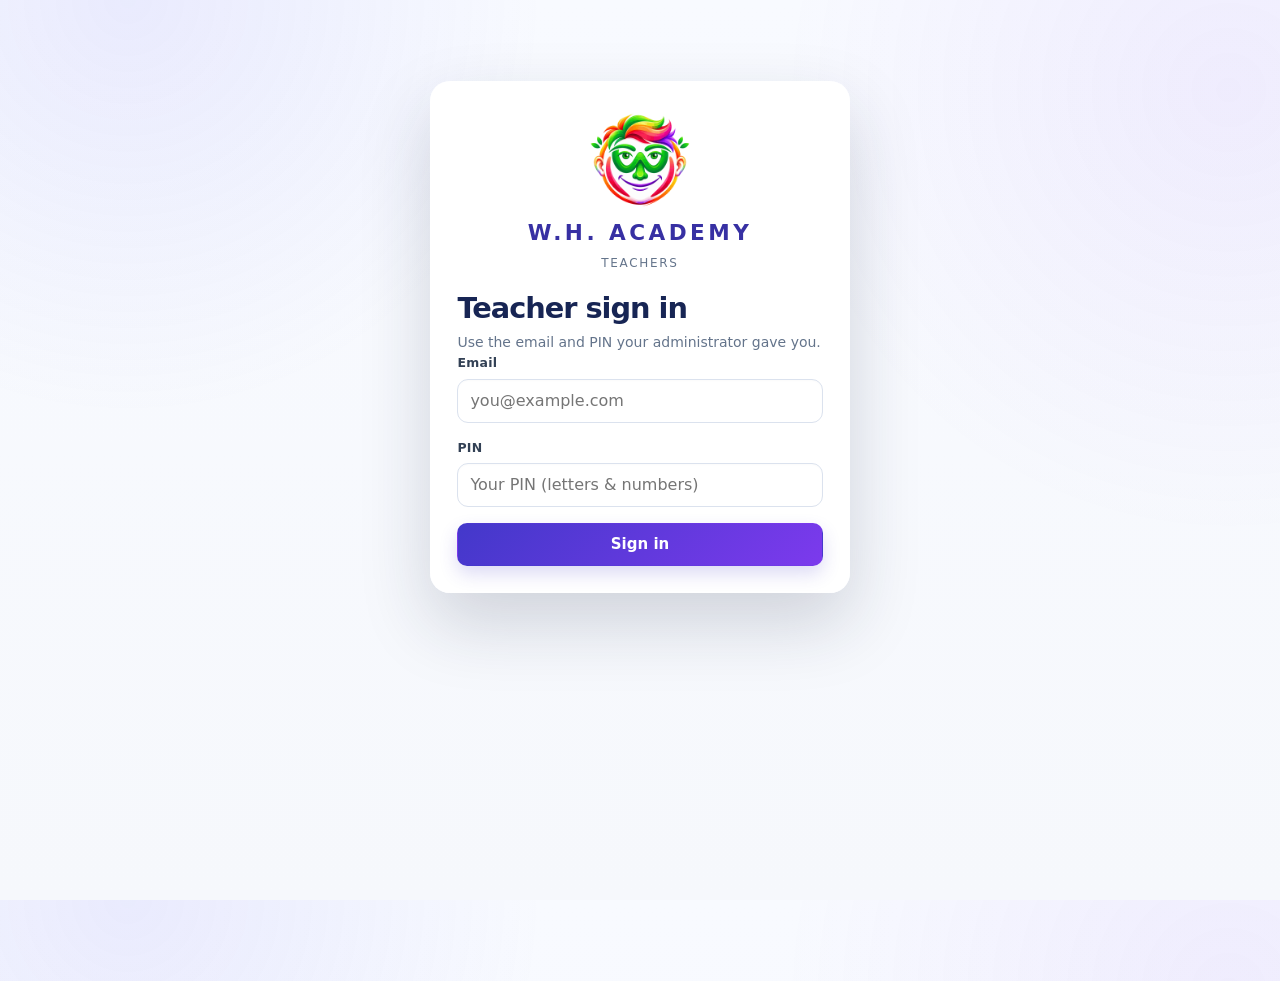
==== commit 6656b2af: "Add files via upload" ====
--- a/teacher.html
+++ b/teacher.html
@@ -5,6 +5,9 @@
 <meta http-equiv="Content-Security-Policy" content="default-src 'self'; base-uri 'self'; object-src 'none'; frame-ancestors 'none'; script-src 'self' 'unsafe-inline'; style-src 'self' 'unsafe-inline' https://fonts.googleapis.com; img-src 'self' data:; font-src 'self' https://fonts.gstatic.com; connect-src 'self' https://gbgcaonmdekumluwgwvn.supabase.co https://script.google.com https://script.googleusercontent.com">
 <meta name="viewport" content="width=device-width, initial-scale=1, viewport-fit=cover">
 <title>Teacher — W.H. Academy</title>
+<link rel="icon" type="image/png" sizes="48x48" href="assets/favicon-48.png">
+<link rel="icon" type="image/png" sizes="192x192" href="assets/favicon-192.png">
+<link rel="apple-touch-icon" href="assets/favicon-192.png">
 <link rel="stylesheet" href="assets/vendor/katex/katex.min.css"><script src="assets/vendor/katex/katex.min.js"></script><script src="assets/js/katex-render.js"></script><link rel="stylesheet" href="assets/vendor/mathlive/mathlive-static.css"><script src="assets/vendor/mathlive/mathlive.min.js"></script>
 <style>
 
@@ -433,6 +436,11 @@
 .gr-q__ans { background: var(--brand-tint); border-radius: var(--r-md); padding: 0.55rem 0.7rem; white-space: pre-wrap; overflow-wrap: break-word; font-size: 0.9375rem; }
 .gr-q__ans--empty { background: var(--line-soft); color: var(--muted); font-style: italic; }
 .gr-q__correct { font-size: 0.8125rem; color: var(--ok); margin-top: 0.35rem; }
+.gr-model { margin-top: 0.5rem; border: 1px dashed var(--border, #c7cbe0); border-radius: 8px; padding: 0.4rem 0.7rem; font-size: 0.8125rem; }
+.gr-model summary { cursor: pointer; font-weight: 700; }
+.gr-rt-h { display: inline-block; text-decoration: underline; color: var(--brand, #4f46e5); }
+.gr-model p { margin: 0.4rem 0; white-space: pre-wrap; }
+.gr-model ul { margin: 0.3rem 0 0.2rem 1.1rem; padding: 0; }
 .gr-q__grade { display: flex; flex-wrap: wrap; gap: 0.75rem; align-items: flex-end; margin-top: 0.65rem; padding-top: 0.65rem; border-top: 1px dashed var(--line); }
 .gr-q__marksfield { width: 130px; flex-shrink: 0; }
 .gr-q__corrfield { flex: 1; min-width: 200px; }
@@ -510,7 +518,7 @@
 
 
 
-  .t-gate{max-width:420px;margin:8vh auto;padding:2rem}.t-gate .field{margin-bottom:1rem}
+  .t-gate{max-width:420px;margin:8vh auto;padding:2rem}.t-brand{display:flex;flex-direction:column;align-items:center;text-align:center;gap:.3rem;margin-bottom:1.25rem}.t-brand img{display:block;width:104px;height:104px;object-fit:contain}.t-brand b{font-size:1.35rem;font-weight:800;letter-spacing:.16em;text-transform:uppercase;color:var(--brand-deep)}.t-brand span{font-size:.75rem;letter-spacing:.14em;text-transform:uppercase;color:var(--muted)}.t-gate .field{margin-bottom:1rem}
   .t-topbar{display:flex;align-items:center;justify-content:space-between;gap:1rem;flex-wrap:wrap;margin-bottom:1rem}
   .t-tabs{display:flex;gap:.5rem;margin-bottom:1rem}
   .t-tab{padding:.5rem 1rem;border:1px solid var(--line);border-radius:999px;background:var(--surface);cursor:pointer;font-weight:600}
@@ -529,6 +537,7 @@
 
   <div id="toasts" class="toasts" aria-live="polite"></div>
   <div id="t-gate" class="t-gate panel" hidden>
+    <div class="t-brand"><img src="assets/logo-512.png" width="104" height="104" alt="W.H. Academy logo"><b>W.H. Academy</b><span>Teachers</span></div>
     <h1 class="head__title" style="margin-top:0;">Teacher sign in</h1>
     <p class="head__sub">Use the email and PIN your administrator gave you.</p>
     <label class="field"><span class="field__label">Email</span>
@@ -1372,13 +1381,26 @@
     grState.total = Number(d.totalMarks) || 0;
     qs('#gr-grade-title').textContent = d.studentName || 'Student';
     qs('#gr-grade-sub').textContent = esc(d.studentId) + ' · ' + (d.paperTitle || '') + ' · ' + grState.total + ' marks total' +
-      (d.gradedAt ? ' · last graded ' + d.gradedAt : '');
+      grRollLine(d) + (d.gradedAt ? ' · last graded ' + d.gradedAt : '');
     qs('#gr-overall').value = d.overallFeedback || '';
     qs('#gr-grade-host').innerHTML = (d.items || []).map(grQuestionCard).join('');
     if (window.MathText) MathText.render(qs('#gr-grade-host'));
     grUpdateRunning();
   }
 
+  // KPK board answers are stored with light tags ([h] [b] [i] [u] [c=red]); show them formatted, safely.
+  function grRich(bb) {
+    var COL = { red: '#dc2626', blue: '#2563eb', green: '#15803d', purple: '#7c3aed', orange: '#ea580c' };
+    return esc(bb == null ? '' : bb)
+      .replace(/\[h\]/g, '<strong class="gr-rt-h">').replace(/\[\/h\]\n?/g, '</strong><br>')
+      .replace(/\[(b|i|u)\]/g, '<$1>').replace(/\[\/(b|i|u)\]/g, '</$1>')
+      .replace(/\[c=(red|blue|green|purple|orange)\]/g, function (m, c) { return '<span style="color:' + COL[c] + '">'; })
+      .replace(/\[\/c\]/g, '</span>').replace(/\n/g, '<br>');
+  }
+  function grRollLine(d) {
+    var r = d && d.roll; if (!r || !r.filled) return '';
+    return ' · Roll filled: ' + String(r.filled).replace(/_/g, '·') + (r.assigned ? (r.match ? ' ✓ matches' : ' ✗ MISMATCH (assigned ' + r.assigned + ')') : '');
+  }
   function grQuestionCard(item, i) {
     var typeLabel = String(item.type || '').toUpperCase();
     var ansHtml;
@@ -1421,7 +1443,8 @@
       }
     } else {
       var val = (item.yourAnswer == null || item.yourAnswer === '') ? '' : String(item.yourAnswer);
-      ansHtml = val ? '<div class="gr-q__ans">' + esc(val) + '</div>' : '<div class="gr-q__ans gr-q__ans--empty">No answer given</div>';
+      var isBoardW = (item.section === 'B' || item.section === 'C');
+      ansHtml = val ? '<div class="gr-q__ans">' + (isBoardW ? grRich(val) : esc(val)) + '</div>' : '<div class="gr-q__ans gr-q__ans--empty">No answer given</div>';
     }
 
     // Pre-fill: keep an existing mark; otherwise auto-suggest MCQ from the
@@ -1435,19 +1458,29 @@
       marksVal = item.suggestedMarks;
     }
 
+    // KPK board-exam papers: model answer + marking points for the grader (never sent to students before grading).
+    var boardHtml = '';
+    if (item.modelAnswer || (item.rubric && item.rubric.length)) {
+      boardHtml = '<details class="gr-model"><summary>Model answer &amp; marking points' + (item.split ? ' · split ' + esc(item.split) : '') + '</summary>' +
+        (item.modelAnswer ? '<p>' + esc(item.modelAnswer) + '</p>' : '') +
+        ((item.rubric && item.rubric.length) ? '<ul>' + item.rubric.map(function (r) { return '<li>' + esc(r.t) + ' <em>(' + esc(r.m) + ')</em></li>'; }).join('') + '</ul>' : '') +
+        '</details>';
+    }
+    if (item.autoGraded) boardHtml = '<div class="gr-q__correct">Board MCQ — marked automatically (the server recalculates it when you save).</div>';
+
     var mcqQuick = (item.type === 'mcq')
       ? '<div class="gr-mcqmark"><button class="btn btn--quiet btn--sm" type="button" data-act="gr-mcq-full">Full</button>' +
         '<button class="btn btn--quiet btn--sm" type="button" data-act="gr-mcq-zero">0</button></div>'
       : '';
 
     return '<div class="gr-q" data-qid="' + esc(item.qId) + '">' +
-        '<div class="gr-q__head"><span class="gr-q__num">Q' + (i + 1) + '</span>' +
+        '<div class="gr-q__head"><span class="gr-q__num">' + (item.label ? esc(item.label) : 'Q' + (i + 1)) + '</span>' +
           '<span class="gr-q__type">' + esc(typeLabel) + '</span>' +
           '<span class="cell-sub" style="margin-left:auto;">out of ' + esc(item.marks) + '</span></div>' +
         (item.type === 'steps'
           ? '<p class="gr-q__text" data-math="' + esc(item.text) + '"></p>'
           : '<p class="gr-q__text">' + esc(item.text) + '</p>') +
-        '<span class="gr-q__label">Student\'s answer</span>' + ansHtml + correctHtml +
+        '<span class="gr-q__label">Student\'s answer</span>' + ansHtml + correctHtml + boardHtml +
         '<div class="gr-q__grade">' +
           '<div class="gr-q__marksfield"><span class="gr-q__label">Marks</span>' +
             '<input class="input gr-marks-input" type="number" min="0" max="' + esc(item.marks) + '" step="0.5" data-qid="' + esc(item.qId) + '" value="' + esc(marksVal) + '"></div>' +
--- a/assets/css/teacher-professional.css
+++ b/assets/css/teacher-professional.css
@@ -471,7 +471,8 @@
 
 #t-gate::before {
   content: "W.H. ACADEMY";
-  display: inline-flex;
+  display: none; /* the logo + name now sit in .t-brand inside the card */
+  
   margin-bottom: .85rem;
   padding: .3rem .62rem;
   border-radius: 999px;
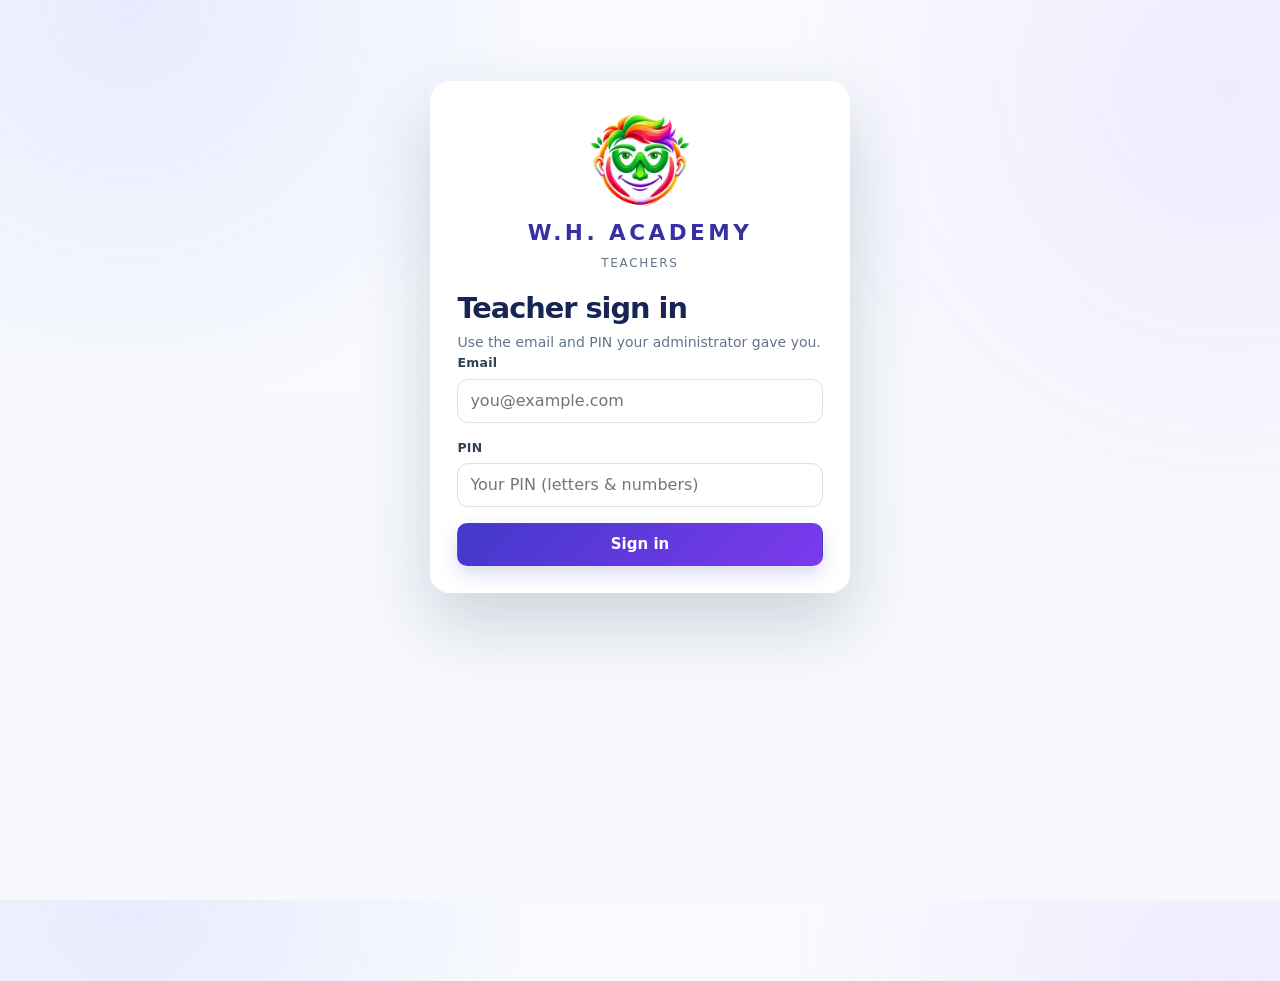
==== commit 1feada66: "Add files via upload" ====
--- a/teacher.html
+++ b/teacher.html
@@ -537,7 +537,7 @@
 
   <div id="toasts" class="toasts" aria-live="polite"></div>
   <div id="t-gate" class="t-gate panel" hidden>
-    <div class="t-brand"><img src="assets/logo-512.png" width="104" height="104" alt="W.H. Academy logo"><b>W.H. Academy</b><span>Teachers</span></div>
+    <div class="t-brand"><img src="assets/logo-256.webp" width="104" height="104" alt="W.H. Academy logo"><b>W.H. Academy</b><span>Teachers</span></div>
     <h1 class="head__title" style="margin-top:0;">Teacher sign in</h1>
     <p class="head__sub">Use the email and PIN your administrator gave you.</p>
     <label class="field"><span class="field__label">Email</span>
